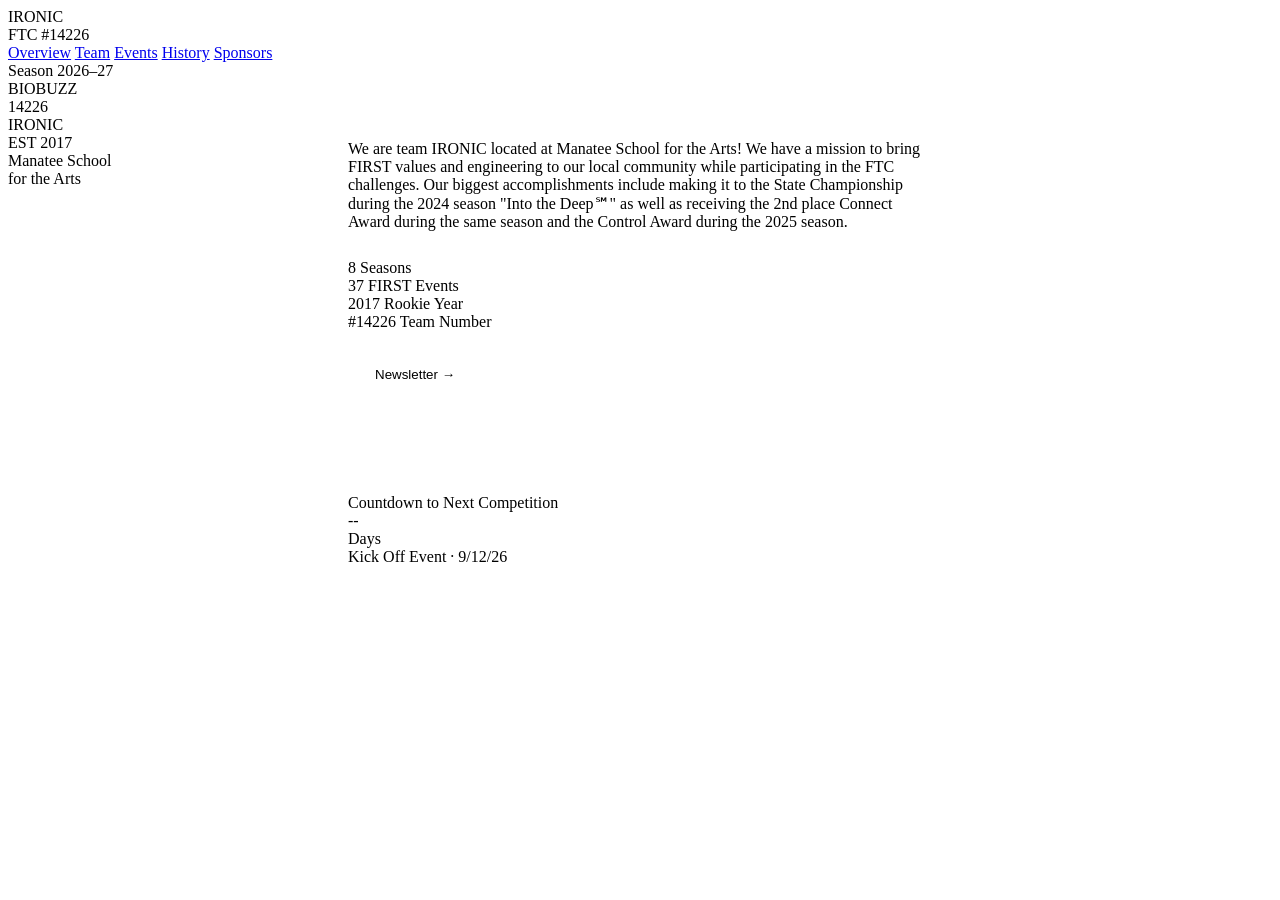
==== index.html @ 45fcf56f "Add files via upload" ====
<!DOCTYPE html>
<html lang="en">
<head>
<meta charset="UTF-8">
<meta name="viewport" content="width=device-width, initial-scale=1.0">
<title>Team IRONIC</title>
<link rel="preconnect" href="https://fonts.googleapis.com">
<link rel="preconnect" href="https://fonts.gstatic.com" crossorigin>
<link href="https://fonts.googleapis.com/css2?family=Inter:wght@300;400;500;600;700;800;900&family=Space+Mono:wght@400;700&display=swap" rel="stylesheet">
<link rel="stylesheet" href="style.css">
</head>
<!--
  HOME / OVERVIEW PAGE

  What's on this page, top to bottom:
    1. Top bar (nav), same one every page uses
    2. Hero banner, team name plus the spinning gears
    3. Overview section, the paragraph, stat numbers, button and countdown card
    4. RGB strip at the very bottom

  Quick edits:
  - Bio paragraph, edit the <p class="lead"> text below.
  - Stat numbers (Seasons, FIRST Events, Rookie Year, Team #), edit
    the .hero-stat-num spans.
  - Countdown date, set NEXT_COMP_DATE in script.js. The card now
    only shows Days (hours/min/sec were dropped from both here and
    script.js) — so it only needs re-checking once a day, not once
    a second.
  - "14226" under the team name uses type-caption-heading now
    (bumped up from type-subhead) so it reads bigger.
  - The only CTA left under the paragraph now is "Newsletter →" —
    the old "Meet the Team →" button that sat next to it was
    removed. It still has data-modal="newsletter" instead of an
    onclick navigation — script.js section 4 turns that into a
    blurred popup instead of a page jump. See style.css section 18
    and newsletter.html for the rest of that setup.
  - Full notes on this file's CSS are in style-guide.pdf, sections
    6 through 10.
  - Text sizing (headline, subhead, body copy, caption heading,
    caption, button) comes from the shared "type-" classes in
    style.css section 15. Anything using Space Mono also gets the
    "mono" class from that same section.
  - Top nav links (below) use type-button now instead of
    type-caption-heading — same smaller size as the site's other
    buttons, just picked from the existing "type-" options rather
    than a new size. Applies to every page's topbar, not just this
    one.
-->
<body data-page="index.html">


<!-- TOP BAR -->
<header class="topbar">
  <div class="topbar-brand">
    <div class="topbar-logo"><span>IRON</span>IC</div>
    <div class="topbar-number mono">FTC #14226</div>
  </div>
  <nav class="topbar-links">
    <a class="nav-link type-button" href="index.html">Overview</a>
    <a class="nav-link type-button" href="team.html">Team</a>
    <a class="nav-link type-button" href="events.html">Events</a>
    <a class="nav-link type-button" href="history.html">History</a>
    <a class="nav-link type-button" href="sponsors.html">Sponsors</a>
  </nav>
  <div class="topbar-meta type-caption mono">
    Season 2026–27<br>
    BIOBUZZ
  </div>
</header>

  <main>

<div class="page active" id="page-overview">

  <!-- Hero banner: title on the left, EST/school info bottom right,
       gears hanging off the bottom corners -->
  <div class="hero-banner-wrap">

    <div class="hero-desktop">

      <!-- title block -->
      <div class="hero-top-row">
        <div class="hero-title-block">
          <div class="hero-teamnum type-caption-heading">14226</div>
          <div class="hero-teamname type-hero-headline">IRONIC</div>
        </div>
      </div>

      <!-- meta info, bottom right corner -->
      <div class="hero-meta-block">
        <div class="hero-meta-line type-caption mono">EST 2017</div>
        <div class="hero-meta-line type-caption mono">Manatee School</div>
        <div class="hero-meta-line type-caption mono">for the Arts</div>
      </div>

      <!-- decorative spinning gears, bleed off the corners -->
      <div class="hero-gear-desktop-left">
        <img src="gear.png" alt="" class="gear-spin">
      </div>
      <div class="hero-gear-desktop-right">
        <img src="gear.png" alt="" class="gear-spin-reverse">
      </div>

      <!-- cutoff line -->
      <div class="hero-cutoff-line"></div>
    </div>

  </div>

  <!-- OVERVIEW: lead paragraph + stat pills + CTA (left) / countdown card (right) -->
  <div class="overview-hero" style="grid-template-columns: 1fr; border-right: none; border-bottom: none; background: transparent; position: relative; z-index: 2; align-items: start; min-height: 0; margin-top: -100px;">

    <div class="hero-text" style="border-right: none; padding: 0px 340px 40px 340px; background: transparent; display: flex; flex-direction: row; align-items: flex-end; justify-content: flex-start; gap: 60px; flex-wrap: wrap;">

      <!-- left: paragraph + stats -->
      <div style="flex: 1 1 480px; min-width: 0;">
        <p class="lead type-body" style="max-width: 640px; margin-bottom: 28px;">We are team IRONIC located at Manatee School for the Arts! We have a mission to bring FIRST values and engineering to our local community while participating in the FTC challenges. Our biggest accomplishments include making it to the State Championship during the 2024 season "Into the Deep℠" as well as receiving the 2nd place Connect Award during the same season and the Control Award during the 2025 season.</p>

        <!-- fact box / stats bar -->
        <div class="hero-stats" style="position: relative; z-index: 3;">
          <div class="hero-stat">
            <span class="hero-stat-num type-caption-heading">8</span>
            <span class="hero-stat-label type-caption">Seasons</span>
          </div>
          <div class="hero-stat-div"></div>
          <div class="hero-stat">
            <span class="hero-stat-num type-caption-heading">37</span>
            <span class="hero-stat-label type-caption">FIRST Events</span>
          </div>
          <div class="hero-stat-div"></div>
          <div class="hero-stat">
            <span class="hero-stat-num type-caption-heading">2017</span>
            <span class="hero-stat-label type-caption">Rookie Year</span>
          </div>
          <div class="hero-stat-div"></div>
          <div class="hero-stat">
            <span class="hero-stat-num type-caption-heading">#14226</span>
            <span class="hero-stat-label type-caption">Team Number</span>
          </div>
        </div>

        <div style="display: flex; flex-direction: row; align-items: center; gap: 16px; flex-wrap: wrap; margin-top: 24px;">
          <button type="button" class="type-button" data-modal="newsletter" style="
            padding: 12px 27px;
            background: transparent;
            color: var(--teal);
            border: 2px solid var(--teal);
            border-radius: 8px;
            cursor: pointer;
            transition: background 0.15s, color 0.15s, border-color 0.15s;
          " onmouseover="this.style.background='var(--teal)'; this.style.color='var(--bg)'; this.style.borderColor='var(--teal)';" onmouseout="this.style.background='transparent'; this.style.color='var(--teal)'; this.style.borderColor='var(--teal)';">
            Newsletter →
          </button>
        </div>
      </div>

      <!-- right side: countdown card, lines up with the stats bar automatically -->
      <div class="countdown-card" id="countdownCard" style="flex: 0 0 380px; align-self: flex-start; margin-top: 40px;">
        <div class="countdown-label mono">
          Countdown to Next Competition
        </div>
        <div class="countdown-digits">
          <div class="countdown-unit">
            <div class="countdown-num" id="cd-days">--</div>
            <div class="countdown-sublabel mono">Days</div>
          </div>
        </div>
        <div class="countdown-event mono">Kick Off Event · 9/12/26</div>
      </div>

    </div>
  </div>
</div>

</main>

<!-- RGB light strip, cycles through site colors at the very bottom of the page -->
<div class="rgb-strip"></div>

<script src="script.js"></script>
</body>
</html>
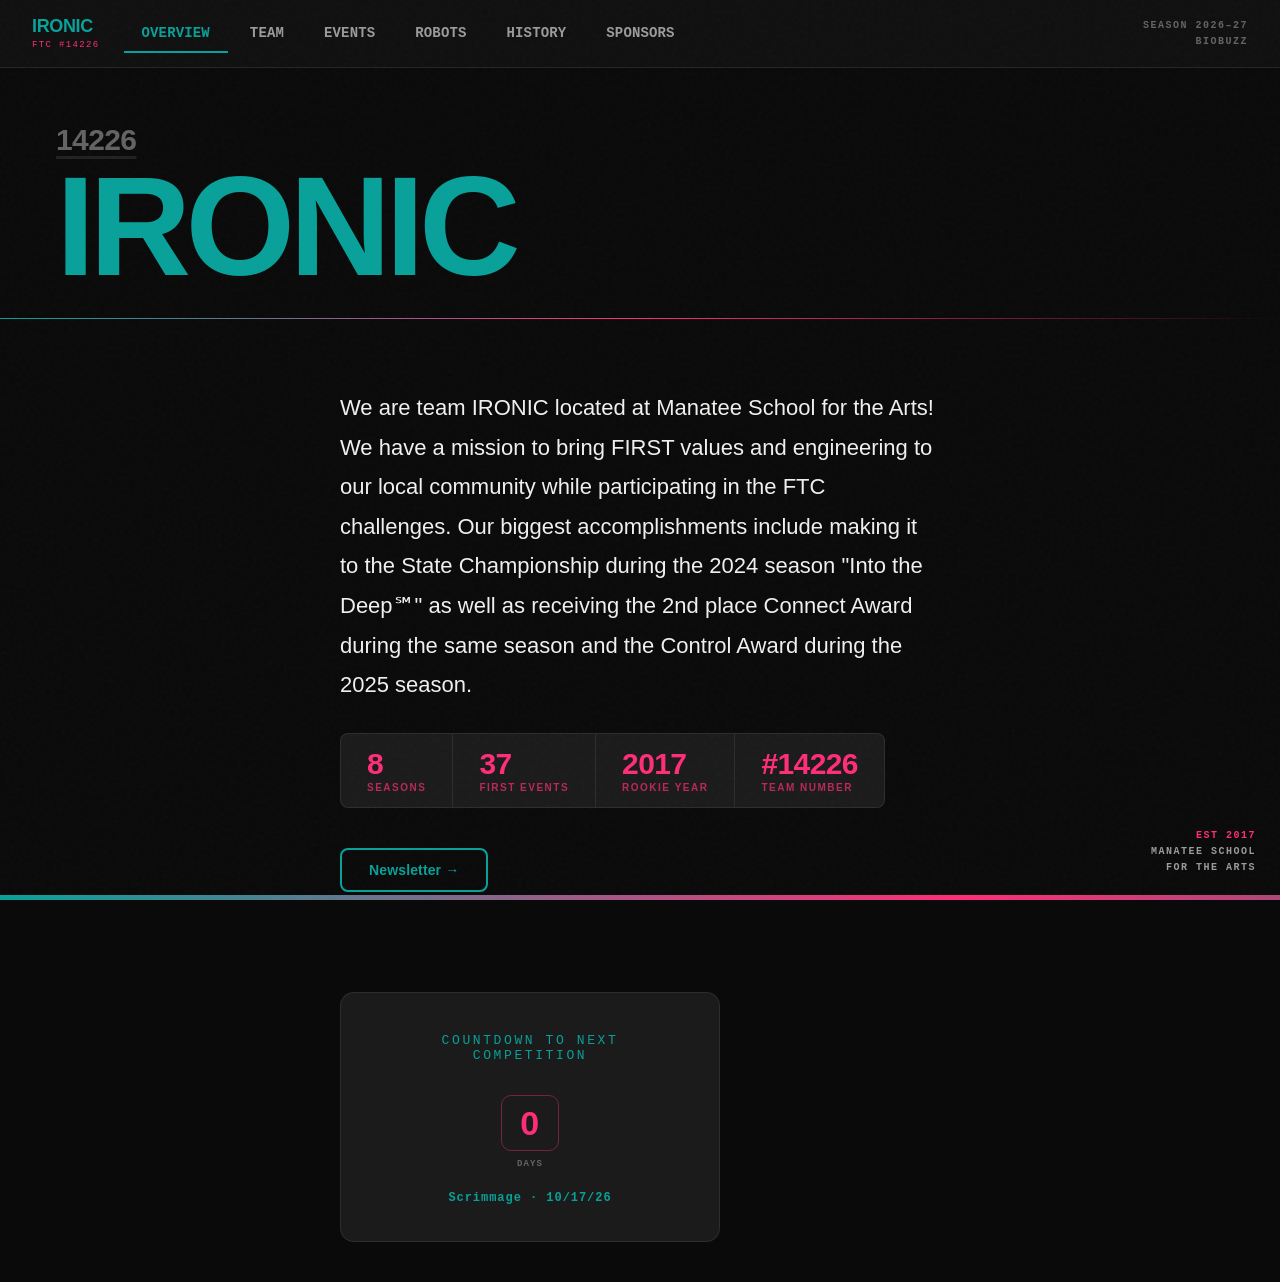
==== commit 1ce41450: "Add files via upload" ====
--- a/index.html
+++ b/index.html
@@ -22,10 +22,11 @@
   - Bio paragraph, edit the <p class="lead"> text below.
   - Stat numbers (Seasons, FIRST Events, Rookie Year, Team #), edit
     the .hero-stat-num spans.
-  - Countdown date, set NEXT_COMP_DATE in script.js. The card now
-    only shows Days (hours/min/sec were dropped from both here and
-    script.js) — so it only needs re-checking once a day, not once
-    a second.
+  - Countdown date AND the event label under it both come from
+    NEXT_COMP_DATE / NEXT_COMP_LABEL in script.js now (the label
+    gets dropped into the "js-next-comp-label" line below), and the
+    Robots page countdown reads the same two lines — change them
+    once there. Both countdowns only show Days.
   - "14226" under the team name uses type-caption-heading now
     (bumped up from type-subhead) so it reads bigger.
   - The only CTA left under the paragraph now is "Newsletter →" —
@@ -59,6 +60,7 @@
     <a class="nav-link type-button" href="index.html">Overview</a>
     <a class="nav-link type-button" href="team.html">Team</a>
     <a class="nav-link type-button" href="events.html">Events</a>
+    <a class="nav-link type-button" href="robots.html">Robots</a>
     <a class="nav-link type-button" href="history.html">History</a>
     <a class="nav-link type-button" href="sponsors.html">Sponsors</a>
   </nav>
@@ -165,7 +167,8 @@
             <div class="countdown-sublabel mono">Days</div>
           </div>
         </div>
-        <div class="countdown-event mono">Kick Off Event · 9/12/26</div>
+        <!-- text filled in from NEXT_COMP_LABEL in script.js -->
+        <div class="countdown-event mono js-next-comp-label">&nbsp;</div>
       </div>
 
     </div>
--- a/style.css
+++ b/style.css
@@ -0,0 +1,1162 @@
+/* TABLE OF CONTENTS
+   Full explanations for each numbered section live in
+   style-guide.pdf. This file just keeps the section markers so you
+   can jump around fast.
+
+   1.  Color variables
+   2.  Baseline setup
+   3.  Background texture
+   4.  Navigation bar
+   5.  Page intersection with nav prevention
+   6.  Page headlines
+   7.  Index - General overview
+   8.  Index - decoration
+   9.  Gear spinning animation
+   10. Event countdown card
+   11. Events overall page
+   12. Team overall page
+   13. Scroll bar
+   14. RGB strip
+   15. Typography system
+   16. Utility text colors
+   17. History - past seasons page
+   18. Newsletter card + modal overlay
+   19. Sponsors page
+   20. Robots page
+*/
+
+
+/* 1. Color variables */
+:root {
+  /* Ironic Teal — primary brand accent */
+  --teal: #08A19A;
+  --teal-dim: #067F7A;
+  --teal-glow: rgba(8,161,154,0.15);
+  --teal-border: rgba(8,161,154,0.3);
+  /* Ironic Grey — secondary brand accent, used for the neutral scale below */
+  --grey: #646363;
+  /* Pink — kept as the site's original highlight accent */
+  --pink: #FF2D78;
+  --pink-dim: rgba(255,45,120,0.15);
+  --pink-border: rgba(255,45,120,0.3);
+  /* Neutral surfaces, built off Ironic Grey instead of the old teal-tinted blacks */
+  --bg: #0A0A0A;
+  --bg2: #101010;
+  --bg3: #161616;
+  --surface: #1B1B1B;
+  --surface2: #242424;
+  --text: #F1F0EF;
+  --text-dim: #9C9B9A;
+  --text-muted: #646363;
+  --border: rgba(100,99,99,0.25);
+}
+
+
+/* 2. Baseline setup */
+* { margin: 0; padding: 0; box-sizing: border-box; }
+
+html { scroll-behavior: smooth; }
+
+body {
+  background: var(--bg);
+  color: var(--text);
+  font-family: "Inter", sans-serif;
+  font-weight: 400;
+  min-height: 100vh;
+  overflow-x: hidden;
+}
+
+
+/* 3. Background texture */
+body::before {
+  content: "";
+  position: fixed;
+  inset: 0;
+  background-image: url("data:image/svg+xml,%3Csvg viewBox='0 0 256 256' xmlns='http://www.w3.org/2000/svg'%3E%3Cfilter id='noise'%3E%3CfeTurbulence type='fractalNoise' baseFrequency='0.9' numOctaves='4' stitchTiles='stitch'/%3E%3C/filter%3E%3Crect width='100%25' height='100%25' filter='url(%23noise)' opacity='0.04'/%3E%3C/svg%3E");
+  pointer-events: none;
+  z-index: 9999;
+  opacity: 0.6;
+}
+
+
+/* 4. Navigation bar */
+.topbar {
+  position: fixed;
+  top: 0; left: 0; right: 0;
+  height: 68px;
+  background: var(--bg2);
+  border-bottom: 1px solid var(--border);
+  display: flex;
+  align-items: center;
+  justify-content: flex-start;
+  gap: 24px;
+  padding: 0 32px;
+  z-index: 200;
+}
+
+.topbar-brand {
+  display: flex;
+  flex-direction: column;
+  justify-content: center;
+  flex-shrink: 0;
+  line-height: 1.2;
+}
+
+.topbar-logo {
+  font-family: "Inter", sans-serif;
+  font-size: 18px;
+  font-weight: 800;
+  color: var(--teal);
+  letter-spacing: -0.02em;
+}
+
+.topbar-number {
+  font-size: 9px;
+  color: var(--pink);
+  letter-spacing: 0.15em;
+  margin-top: 3px;
+}
+
+.topbar-links {
+  display: flex;
+  align-items: center;
+  gap: 4px;
+}
+
+.nav-link {
+  display: inline-flex;
+  align-items: center;
+  padding: 10px 18px;
+  cursor: pointer;
+  transition: all 0.2s;
+  border-bottom: 2px solid transparent;
+  color: var(--text-dim);
+  text-transform: uppercase;
+  text-decoration: none;
+  position: relative;
+}
+
+.nav-link:hover { color: var(--teal); border-bottom-color: var(--teal-dim); }
+
+.nav-link.active {
+  color: var(--teal);
+  border-bottom-color: var(--teal);
+}
+
+.nav-link:nth-child(even):hover { color: var(--pink); border-bottom-color: var(--pink); }
+
+.topbar-meta {
+  color: var(--text-muted);
+  text-align: right;
+  line-height: 1.6;
+  flex-shrink: 0;
+  margin-left: auto;
+}
+
+/* Nav links are set on Space Mono (already used everywhere via
+   ".mono") instead of Inter. Written as ".topbar .nav-link" (not
+   just ".nav-link") so it beats whichever "type-" class is on the
+   link for font-family — no new font was added, this just points
+   at the other one already loaded.
+
+   Size is handled from the HTML side instead of here: each nav <a>
+   carries "type-button" now (14px) instead of the old
+   "type-caption-heading" (30px) — a smaller size picked from the
+   same shared "type-" system in section 15, applied sitewide across
+   every page's topbar. Bump it up or down by swapping that class on
+   the nav links, not by adding a font-size rule here. */
+.topbar .nav-link { font-family: "Space Mono", monospace; }
+
+
+/* 5. Page intersection with nav prevention */
+main { margin-left: 0; margin-top: 68px; min-height: 100vh; }
+
+.page { display: none; animation: fadeIn 0.3s ease; }
+.page.active { display: block; }
+@keyframes fadeIn { from { opacity:0; transform:translateY(6px); } to { opacity:1; transform:translateY(0); } }
+
+
+/* 6. Page headlines */
+.page-header {
+  padding: 64px 56px 40px;
+  position: relative; overflow: hidden;
+  border-bottom: 1px solid var(--border);
+}
+
+.page-title { color: var(--text); }
+
+
+/* 7. Index - General overview */
+.overview-hero {
+  display: grid; grid-template-columns: 1fr 420px;
+  gap: 0; align-items: stretch; min-height: 380px;
+  border-bottom: 1px solid var(--border);
+}
+.hero-text {
+  padding: 56px 56px 48px;
+  border-right: 1px solid var(--border);
+  display: flex; flex-direction: column; justify-content: space-between;
+}
+
+
+/* 8. Index - decoration */
+.hero-banner-wrap {
+  position: relative;
+  width: 100%;
+  overflow: visible;
+  background: var(--bg);
+}
+
+.hero-desktop {
+  position: relative;
+  padding: 56px 56px 0;
+  min-height: 420px;
+}
+
+.hero-top-row {
+  display: flex;
+  justify-content: space-between;
+  align-items: flex-start;
+  position: relative;
+  z-index: 3;
+  margin-bottom: 28px;
+}
+
+.hero-teamnum {
+  color: var(--text-muted);
+  text-decoration: underline;
+  text-decoration-color: var(--border);
+  text-underline-offset: 6px;
+  margin-bottom: 8px;
+}
+
+.hero-teamname { color: var(--teal); }
+
+.hero-meta-block {
+  position: fixed;
+  bottom: 24px;
+  right: 24px;
+  text-align: right;
+  z-index: 50;
+}
+.hero-meta-line { color: var(--text-dim); line-height: 1.6; }
+.hero-meta-line:first-child { color: var(--pink); font-weight: 700; }
+
+.hero-stats {
+  display: flex;
+  align-items: stretch;
+  border: 1px solid var(--border);
+  border-radius: 8px;
+  overflow: hidden;
+  width: fit-content;
+  position: relative;
+  z-index: 3;
+  background: var(--surface);
+  margin-bottom: 40px;
+}
+.hero-stat {
+  padding: 14px 26px;
+  display: flex;
+  flex-direction: column;
+  gap: 3px;
+}
+.hero-stat-num { color: var(--pink); }
+.hero-stat-label { color: var(--pink); opacity: 0.7; }
+.hero-stat-div { width: 1px; background: var(--border); flex-shrink: 0; }
+
+.hero-gear-desktop-left {
+  position: absolute;
+  bottom: -460px; left: -300px;
+  width: 600px;
+  opacity: 0.6;
+  z-index: 1;
+  pointer-events: none;
+}
+.hero-gear-desktop-right {
+  position: absolute;
+  bottom: -180px; right: -300px;
+  width: 600px;
+  opacity: 0.6;
+  z-index: 1;
+  pointer-events: none;
+}
+
+.hero-cutoff-line {
+  position: relative;
+  z-index: 3;
+  height: 1px;
+  background: linear-gradient(90deg, var(--teal), var(--pink), transparent);
+  margin: 0 -56px;
+}
+
+
+/* 9. Gear spinning animation */
+@keyframes spin-cw  { from { transform: rotate(0deg); } to { transform: rotate(360deg); } }
+@keyframes spin-ccw { from { transform: rotate(0deg); } to { transform: rotate(-360deg); } }
+.gear-spin         { animation: spin-cw  20s linear infinite; display: block; width: 100%; }
+.gear-spin-reverse { animation: spin-ccw 20s linear infinite; display: block; width: 100%; }
+
+
+/* 10. Event countdown card */
+.countdown-card {
+  background: var(--surface);
+  border: 1px solid var(--border);
+  border-radius: 14px;
+  padding: 40px 40px 36px;
+}
+.countdown-label {
+  font-size: 13px;
+  color: var(--teal);
+  letter-spacing: 0.2em;
+  text-transform: uppercase;
+  display: flex;
+  align-items: center;
+  justify-content: center;
+  text-align: center;
+  gap: 10px;
+  margin-bottom: 32px;
+}
+
+.countdown-digits {
+  display: flex;
+  align-items: flex-start;
+  justify-content: center;
+  gap: 8px;
+}
+.countdown-unit {
+  display: flex;
+  flex-direction: column;
+  align-items: center;
+  gap: 8px;
+}
+.countdown-num {
+  font-family: "Inter", sans-serif;
+  font-size: 34px;
+  font-weight: 900;
+  color: var(--pink);
+  letter-spacing: 0.02em;
+  line-height: 1;
+  border: 1px solid rgba(255,45,120,0.4);
+  border-radius: 10px;
+  padding: 10px 6px;
+  min-width: 58px;
+  text-align: center;
+  font-variant-numeric: tabular-nums;
+}
+.countdown-sublabel {
+  font-size: 9px;
+  font-weight: 700;
+  letter-spacing: 0.12em;
+  text-transform: uppercase;
+  color: var(--text-muted);
+}
+.countdown-event {
+  font-size: 12px;
+  font-weight: 700;
+  color: var(--teal);
+  letter-spacing: 0.08em;
+  text-align: center;
+  margin-top: 22px;
+}
+
+
+/* 11. Events overall page */
+.events-section-title {
+  color: var(--text-muted);
+  margin-bottom: 24px; display: flex; align-items: center; gap: 16px;
+}
+.events-section-title::after { content: ""; flex: 1; height: 1px; background: var(--border); }
+
+.events-content { padding: 48px 56px 72px; max-width: 980px; margin: 0 auto; }
+.events-intro { margin-bottom: 40px; }
+
+.event-timeline {
+  display: flex;
+  flex-direction: column;
+  gap: 14px;
+  margin-bottom: 8px;
+}
+
+.event-card {
+  display: flex;
+  align-items: center;
+  gap: 26px;
+  background: var(--surface);
+  border: 1px solid var(--border);
+  border-radius: 14px;
+  padding: 22px 28px;
+  transition: border-color 0.2s, transform 0.2s;
+}
+.event-card:hover { border-color: var(--teal-border); transform: translateX(4px); }
+.event-card.featured {
+  border-color: var(--teal);
+  box-shadow: 0 0 0 1px var(--teal), 0 0 24px var(--teal-glow);
+}
+
+.event-date-block {
+  flex-shrink: 0;
+  width: 84px;
+  text-align: center;
+  border-right: 1px solid var(--border);
+  padding-right: 22px;
+}
+.event-month {
+  font-size: 11px; font-weight: 700; letter-spacing: 0.15em;
+  text-transform: uppercase; color: var(--pink);
+  margin-bottom: 4px;
+}
+.event-day { color: var(--text); }
+.event-day.multi { font-size: 19px; }
+.event-year {
+  font-size: 10px; color: var(--text-muted); margin-top: 3px;
+}
+
+.event-body { flex: 1; min-width: 0; }
+.event-name-row {
+  display: flex; align-items: center; gap: 10px; flex-wrap: wrap;
+  margin-bottom: 6px;
+}
+.event-name {
+  font-size: 18px; font-weight: 700; color: var(--text); letter-spacing: -0.01em;
+}
+
+.event-location {
+  font-size: 12px; color: var(--text-dim); letter-spacing: 0.03em;
+}
+.event-location.tbd { color: var(--text-muted); font-style: italic; }
+
+
+/* 12. Team overall page */
+.team-content { padding: 48px 56px 72px; }
+.team-grid {
+  display: flex !important;
+  flex-wrap: wrap !important;
+  justify-content: center !important;
+  width: 100% !important;
+  gap: 28px 24px; margin-bottom: 56px;
+}
+.team-card {
+  background: transparent; border: none; border-radius: 0;
+  overflow: visible; transition: transform 0.2s;
+  width: 210px; flex-shrink: 0;
+}
+.team-card:hover { transform: translateY(-6px); }
+.team-card-img { position: relative; aspect-ratio: 3/4; overflow: hidden; border-radius: 4px; margin-bottom: 14px; }
+.team-card-img img {
+  width: 100%; height: 100%; object-fit: cover;
+  filter: saturate(0) brightness(0.6); transition: filter 0.35s;
+}
+.team-card:hover .team-card-img img { filter: saturate(0.2) brightness(0.75); }
+.team-card-img::after {
+  content: ""; position: absolute; bottom: 0; left: 0; right: 0;
+  height: 60%; background: linear-gradient(to top, rgba(10,10,10,0.85), transparent);
+}
+.team-card-img::before {
+  content: ""; position: absolute; bottom: 0; left: 0; right: 0; height: 2px;
+  background: var(--teal); z-index: 2; transform: scaleX(0); transform-origin: left;
+  transition: transform 0.3s ease;
+}
+.team-card:hover .team-card-img::before { transform: scaleX(1); }
+.team-card.pink .team-card-img::before { background: var(--pink); }
+.team-card.blue .team-card-img::before { background: var(--teal); }
+.team-card-body { padding: 0; text-align: center; }
+.team-card-name { color: var(--text); margin-bottom: 4px; }
+.team-card-role { font-size: 11px; font-weight: 500; color: var(--teal); text-transform: uppercase; letter-spacing: 0.06em; }
+.team-card.pink .team-card-role { color: var(--pink); }
+.team-card.blue .team-card-role { color: var(--teal); }
+.team-card-grade { font-size: 11px; color: var(--text-muted); margin-top: 3px; }
+
+.team-content .events-section-title {
+  justify-content: center;
+}
+.team-content .events-section-title::before {
+  content: '';
+  flex: 1;
+  height: 1px;
+  background: var(--border);
+}
+
+
+/* 13. Scroll bar */
+::-webkit-scrollbar { width: 4px; }
+::-webkit-scrollbar-track { background: var(--bg); }
+::-webkit-scrollbar-thumb {
+  background: linear-gradient(var(--pink), var(--teal));
+  border-radius: 2px;
+}
+
+
+/* 14. RGB strip */
+.rgb-strip {
+  display: block;
+  position: fixed;
+  bottom: 0; left: 0; right: 0;
+  height: 5px;
+  background: linear-gradient(90deg,
+    var(--teal), var(--pink), var(--teal-dim), var(--pink), var(--teal));
+  background-size: 300% 100%;
+  animation: rgbCycle 8s linear infinite;
+  z-index: 250;
+  pointer-events: none;
+}
+@keyframes rgbCycle {
+  0%   { background-position: 0% 0; }
+  100% { background-position: 300% 0; }
+}
+
+
+/* 15. Typography system */
+.type-hero-headline {
+  font-family: "Inter", sans-serif;
+  font-size: clamp(80px, 11vw, 160px);
+  font-weight: 900;
+  letter-spacing: -0.04em;
+  line-height: 0.9;
+}
+
+.type-headline {
+  font-family: "Inter", sans-serif;
+  font-size: clamp(42px, 6vw, 80px);
+  font-weight: 900;
+  letter-spacing: -0.04em;
+  line-height: 0.95;
+}
+
+.type-subhead {
+  font-family: "Inter", sans-serif;
+  font-size: 18px;
+  font-weight: 700;
+  letter-spacing: 0.05em;
+}
+
+.type-body {
+  font-family: "Inter", sans-serif;
+  font-size: 22px;
+  font-weight: 400;
+  line-height: 1.8;
+  max-width: 680px;
+}
+
+.type-caption-heading {
+  font-family: "Inter", sans-serif;
+  font-size: 30px;
+  font-weight: 900;
+  letter-spacing: -0.02em;
+  line-height: 1.05;
+}
+
+.type-caption {
+  font-family: "Inter", sans-serif;
+  font-size: 10px;
+  font-weight: 700;
+  letter-spacing: 0.15em;
+  text-transform: uppercase;
+}
+
+.type-button {
+  font-family: "Inter", sans-serif;
+  font-size: 14px;
+  font-weight: 700;
+  letter-spacing: 0.01em;
+}
+
+.type-names {
+  font-family: "Inter", sans-serif;
+  font-size: 15px;
+  font-weight: 600;
+  letter-spacing: -0.01em;
+}
+
+.mono { font-family: "Space Mono", monospace; }
+
+
+/* 16. Utility text colors */
+.text-teal { color: var(--teal); }
+.text-pink { color: var(--pink); }
+.text-dim  { color: var(--text-dim); }
+
+
+/* 17. History - past seasons page
+   Three-column pattern per Chase's whiteboard sketch:
+     - left:   .history-locator, a slightly lighter bar flush against
+               the very left edge of the screen, full page height,
+               holding the sticky season tabs
+     - center: .season-main, one big photo + write-up per season,
+               with .season-awards stacked underneath it. Capped to a
+               comfortable reading width and CENTERED in the space
+               between the locator bar and the gallery (flex-grow
+               plus auto side-margins — not pinned to the left edge
+               of that space).
+     - right:  .season-gallery, one tall "photo log" composite,
+               width set by --gallery-w (on .history-seasons below —
+               change it there, not per-block), flush against the
+               true right edge of the screen (no page padding
+               stopping it)
+
+   No new type sizes here — every text element below reuses one of
+   the existing "type-" classes (or the plain body font) from section
+   15, same as the rest of the site.
+
+   Each season lives in one .season-block. Copy a whole block to add
+   a season, and add a matching .locator-link up in the nav column
+   (href="#season-XXXX-XX" has to match the block's id). The
+   scrollspy in script.js highlights whichever locator link is
+   currently on screen, no manual wiring needed beyond that.
+
+   .season-gallery normally holds ONE tall composite photo per season
+   (Chase builds these himself once each season's write-up text is
+   final, so the image comes out the right height to match). Swap the
+   .gallery-photolog.placeholder div for a real
+   <div class="gallery-photolog"><img src="..."></div> when that
+   photo exists — no other markup changes needed.
+
+   Until a proper composite exists for a season, ".gallery-photolog
+   .stack" is a lightweight fallback: drop two or more real photos
+   straight in (no placeholder text) and they stack to fill the same
+   tall column, each cropped to fill its share of the height. Swap it
+   out for a single composite <img> later if Chase builds one. */
+.history-content {
+  display: flex;
+  align-items: stretch; /* lets the locator bar's background stretch to match the full season list's height */
+  width: 100%;
+}
+
+.history-locator {
+  flex: 0 0 200px;
+  background: var(--surface); /* one step lighter than the page background, same token used elsewhere for panels */
+  border-right: 1px solid var(--border);
+}
+.history-locator-inner {
+  position: sticky;
+  top: 68px; /* sits right under the fixed topbar */
+  padding: 40px 20px;
+  display: flex;
+  flex-direction: column;
+  gap: 2px;
+}
+.history-locator-label {
+  color: var(--text-muted);
+  margin-bottom: 10px;
+  padding: 0 14px;
+}
+.locator-link {
+  display: flex;
+  flex-direction: column;
+  gap: 2px;
+  padding: 10px 14px;
+  border-left: 2px solid var(--border);
+  color: var(--text-dim);
+  text-decoration: none;
+  transition: all 0.2s;
+}
+.locator-link:hover { color: var(--teal); border-left-color: var(--teal-dim); }
+.locator-link.active {
+  color: var(--teal);
+  border-left-color: var(--teal);
+  background: var(--surface2);
+  border-radius: 0 8px 8px 0;
+}
+.locator-link.active .locator-game { color: var(--teal); opacity: 0.75; }
+
+.history-seasons {
+  /* --gallery-w is shared with .season-gallery and .season-block.stub
+     below so the gallery's width and the stub's reserved space for
+     it never drift out of sync — change it in one place. */
+  --gallery-w: 460px;
+  flex: 1;
+  min-width: 0;
+  padding: 48px 0 96px 48px; /* no right padding — lets .season-gallery run flush to the screen edge */
+  display: flex;
+  flex-direction: column;
+  gap: 64px;
+}
+
+.season-block {
+  scroll-margin-top: 24px;
+  display: flex;
+  align-items: stretch;
+  padding-bottom: 64px;
+  border-bottom: 1px solid var(--border);
+}
+.season-block:last-child { border-bottom: none; padding-bottom: 0; }
+
+.season-main {
+  /* flex-grow + the auto side margins center this column in
+     whatever room is left between the locator bar and the gallery,
+     instead of sitting flush against the locator */
+  flex: 1 1 auto;
+  max-width: 680px;
+  min-width: 0;
+  margin: 0 auto;
+  display: flex;
+  flex-direction: column;
+}
+
+.season-photo {
+  aspect-ratio: 16/9;
+  border-radius: 12px;
+  overflow: hidden;
+  border: 1px solid var(--border);
+  background: var(--surface);
+  position: relative;
+}
+.season-photo img { width: 100%; height: 100%; object-fit: cover; }
+.season-photo.placeholder {
+  display: flex;
+  align-items: center;
+  justify-content: center;
+  color: var(--text-muted);
+  text-align: center;
+  padding: 20px;
+}
+
+.season-heading-row {
+  display: flex;
+  align-items: baseline;
+  gap: 14px;
+  flex-wrap: wrap;
+  margin-top: 24px;
+}
+.season-game { color: var(--teal); }
+.season-years { color: var(--text-muted); }
+
+.season-desc { margin-top: 10px; }
+
+.season-awards {
+  margin-top: 28px;
+  background: var(--surface);
+  border: 1px solid var(--border);
+  border-radius: 12px;
+  padding: 22px 26px;
+}
+.season-awards-title {
+  color: var(--pink);
+  margin-bottom: 18px;
+  display: flex;
+  align-items: center;
+  gap: 10px;
+}
+.award-list { display: flex; flex-direction: column; gap: 18px; }
+.award-item { display: flex; align-items: flex-start; gap: 16px; }
+.award-image {
+  flex-shrink: 0;
+  width: 120px;
+  height: 120px;
+  border-radius: 10px;
+  overflow: hidden;
+  border: 1px solid var(--border);
+  background: var(--surface2);
+}
+.award-image img { width: 100%; height: 100%; object-fit: cover; }
+.award-body { min-width: 0; }
+.award-name { color: var(--text); display: block; margin-bottom: 4px; }
+.award-desc { color: var(--text-dim); }
+.season-awards.tbd { color: var(--text-muted); font-style: italic; }
+
+.season-gallery {
+  /* One tall "photo log" per season rather than a grid of small
+     shots — Chase builds this as a single composite image sized to
+     the write-up once the text is final. Fixed width (--gallery-w,
+     set on .history-seasons above), flush against the screen's
+     right edge since nothing pads .history-content/.history-seasons
+     on that side. */
+  flex: 0 0 var(--gallery-w);
+  display: flex;
+}
+.gallery-photolog {
+  flex: 1;
+  border-radius: 12px 0 0 12px;
+  border: 1px dashed var(--border);
+  border-right: none;
+  background: var(--surface2);
+  overflow: hidden;
+}
+.gallery-photolog img { display: block; width: 100%; height: 100%; object-fit: cover; }
+.gallery-photolog.placeholder {
+  display: flex;
+  align-items: center;
+  justify-content: center;
+  text-align: center;
+  color: var(--text-muted);
+}
+
+/* Fallback for a season with real photos but no single built
+   composite yet (see the section-17 header note above): stacks
+   however many <img> children it's given evenly down the same
+   tall column a composite would otherwise fill. */
+.gallery-photolog.stack {
+  display: flex;
+  flex-direction: column;
+  border-style: solid;
+}
+.gallery-photolog.stack img {
+  flex: 1 1 0;
+  min-height: 0;
+  width: 100%;
+  object-fit: cover;
+}
+.gallery-photolog.stack img + img { border-top: 1px solid var(--border); }
+
+/* The founding-year block has no gallery, but it still reserves
+   that same width on its right so its centered text lines up with
+   every other season's centered text above/below it. */
+.season-block.stub { padding-right: var(--gallery-w); }
+
+@media (max-width: 980px) {
+  .history-content { flex-direction: column; }
+  .history-locator {
+    flex: 0 0 auto;
+    border-right: none;
+    border-bottom: 1px solid var(--border);
+  }
+  .history-locator-inner {
+    position: static;
+    flex-direction: row;
+    flex-wrap: wrap;
+    padding: 20px;
+  }
+  .history-seasons { padding: 32px 24px 64px 24px; }
+  .season-block { flex-direction: column; }
+  .season-block.stub { padding-right: 0; }
+  .season-main { max-width: none; margin: 0; }
+  .season-gallery { flex-basis: auto; min-height: 220px; margin-top: 20px; }
+  .gallery-photolog { border-radius: 12px; border-right: 1px dashed var(--border); }
+  .gallery-photolog.stack { min-height: 360px; }
+}
+
+
+/* 18. Newsletter card + modal overlay
+   ".newsletter-card" is the visual box itself (bg, border, radius,
+   the form styling inside it) — used two places:
+     - newsletter.html, sitting centered in the page on its own, for
+       anyone who lands there directly (a shared link, a bookmark,
+       JS disabled)
+     - the sitewide modal that script.js builds and injects into
+       every page, wrapped in ".modal-overlay" so it appears as a
+       blurred-backdrop popup on top of whatever page you clicked
+       "Newsletter" from, instead of navigating away.
+   Both reuse the exact same ".newsletter-card" rules so the two
+   never drift out of sync visually — change the look once, here. */
+.newsletter-card {
+  background: var(--surface);
+  border: 1px solid var(--border);
+  border-radius: 14px;
+  padding: 48px 40px 40px;
+  max-width: 380px;
+  width: 100%;
+  text-align: center;
+  position: relative;
+  box-shadow: 0 20px 60px rgba(0,0,0,0.45);
+}
+.newsletter-title { color: var(--teal); }
+.newsletter-hr {
+  width: 60px;
+  height: 2px;
+  margin: 24px auto;
+  border: 0;
+  background: var(--border);
+}
+.newsletter-text {
+  font-size: 14px;
+  line-height: 1.7;
+  color: var(--text-dim);
+  margin-bottom: 28px;
+}
+.newsletter-card form { display: flex; flex-direction: column; gap: 16px; }
+.newsletter-card input {
+  background: var(--surface2);
+  border: 1px solid var(--border);
+  border-radius: 8px;
+  height: 50px;
+  padding: 0 18px;
+  color: var(--text);
+  font-family: "Inter", sans-serif;
+  font-size: 15px;
+  outline: none;
+  transition: border-color 0.2s;
+}
+.newsletter-card input::placeholder { color: var(--text-muted); }
+.newsletter-card input:focus { border-color: var(--teal); }
+.newsletter-submit {
+  border: 2px solid var(--teal);
+  border-radius: 8px;
+  min-height: 50px;
+  background: transparent;
+  color: var(--teal);
+  cursor: pointer;
+  transition: background 0.15s, color 0.15s;
+}
+.newsletter-submit:hover:not(:disabled) { background: var(--teal); color: var(--bg); }
+.newsletter-submit:disabled { opacity: 0.6; cursor: default; }
+.newsletter-feedback { margin-top: 16px; font-size: 13px; color: var(--teal); min-height: 16px; }
+.newsletter-feedback.is-error { color: var(--pink); }
+
+/* Standalone newsletter.html page: same topbar as every other page,
+   card centered in the space below it. */
+.newsletter-page-main {
+  display: flex;
+  align-items: center;
+  justify-content: center;
+  min-height: calc(100vh - 68px);
+  padding: 60px 20px;
+}
+
+/* Sitewide "open on top of the current page" overlay. Sits above the
+   topbar/rgb-strip (z-index 200/250) but below the faint noise
+   texture (z-index 9999, section 3) — that layer has
+   pointer-events:none so it never blocks clicks, it just keeps
+   layering its grain over the modal same as it does everywhere
+   else on the site. */
+.modal-overlay {
+  position: fixed;
+  inset: 0;
+  background: rgba(6,6,6,0.72);
+  backdrop-filter: blur(10px);
+  -webkit-backdrop-filter: blur(10px);
+  display: flex;
+  align-items: center;
+  justify-content: center;
+  padding: 24px;
+  z-index: 500;
+  opacity: 0;
+  visibility: hidden;
+  transition: opacity 0.25s ease, visibility 0.25s ease;
+}
+.modal-overlay.active { opacity: 1; visibility: visible; }
+.modal-overlay .newsletter-card {
+  transform: scale(0.92) translateY(10px);
+  transition: transform 0.25s ease;
+}
+.modal-overlay.active .newsletter-card { transform: scale(1) translateY(0); }
+
+.modal-close {
+  position: absolute;
+  top: 16px; right: 16px;
+  width: 32px; height: 32px;
+  border-radius: 50%;
+  border: 1px solid var(--border);
+  background: transparent;
+  color: var(--text-dim);
+  font-size: 20px;
+  line-height: 1;
+  cursor: pointer;
+  display: flex;
+  align-items: center;
+  justify-content: center;
+  transition: all 0.2s;
+}
+.modal-close:hover { color: var(--pink); border-color: var(--pink); }
+
+/* Locks page scroll behind the blur while a modal is open. */
+body.modal-open { overflow: hidden; }
+
+
+/* 19. Sponsors page
+   Sponsor logos are grouped into three tiers by visual weight:
+     - .sponsor-grid.large   — 2 big tiles side by side (Gold tier)
+     - .sponsor-grid.medium  — 3 medium tiles (Silver tier)
+     - .sponsor-grid.small   — 4-5 smaller tiles (Bronze tier)
+   Every tile is a square (1:1 aspect-ratio, sized per tier below) —
+   currently a dashed placeholder box (same look as
+   .season-photo.placeholder / .gallery-photolog.placeholder
+   elsewhere on the site) — swap a tile's placeholder <span> for a
+   real <img src="..."> once a sponsor sends over their logo, no
+   other markup changes needed. Add/remove tiles freely, the
+   flex-wrap layout reflows and wraps on its own.
+
+   .sponsor-cta-btn matches the "Newsletter" button's look on the
+   overview page (transparent, teal outline, fills teal on hover).
+   It's the trigger only — clicking it hands off to customgform.com's
+   own popup script (see sponsors.html), so this class only styles
+   the button itself, never the form that pops up. The form's own
+   colors/fonts/theme are set on customgform.com's editor (Design
+   tab for that form), not here — nothing in this stylesheet can
+   reach inside their popup. */
+.sponsors-content { padding: 48px 56px 80px; max-width: 1300px; margin: 0 auto; }
+
+.sponsor-cta {
+  text-align: center;
+  max-width: 640px;
+  margin: 0 auto 64px;
+  padding-bottom: 48px;
+  border-bottom: 1px solid var(--border);
+}
+.sponsor-cta p { margin-bottom: 28px; }
+.sponsor-cta-btn {
+  display: inline-flex;
+  align-items: center;
+  padding: 12px 27px;
+  background: transparent;
+  color: var(--teal);
+  border: 2px solid var(--teal);
+  border-radius: 8px;
+  cursor: pointer;
+  transition: background 0.15s, color 0.15s, border-color 0.15s;
+}
+.sponsor-cta-btn:hover { background: var(--teal); color: var(--bg); }
+
+.sponsor-tier { margin-bottom: 56px; }
+.sponsor-tier:last-child { margin-bottom: 0; }
+
+.sponsor-grid { display: flex; flex-wrap: wrap; justify-content: center; gap: 24px; }
+
+.sponsor-tile {
+  flex-shrink: 0;
+  display: flex; align-items: center; justify-content: center;
+  background: var(--surface2);
+  border: 1px dashed var(--border);
+  border-radius: 12px;
+  color: var(--text-muted);
+  text-align: center;
+  padding: 16px;
+  transition: border-color 0.2s;
+}
+.sponsor-tile:hover { border-color: var(--teal-border); }
+.sponsor-tile img { width: 100%; height: 100%; object-fit: contain; }
+
+.sponsor-grid.large .sponsor-tile { width: 560px; aspect-ratio: 1 / 1; }
+.sponsor-grid.medium .sponsor-tile { width: 400px; aspect-ratio: 1 / 1; }
+.sponsor-grid.small .sponsor-tile { width: 280px; aspect-ratio: 1 / 1; }
+
+@media (max-width: 980px) {
+  .sponsors-content { padding: 40px 24px 64px; }
+  .sponsor-grid.large .sponsor-tile { width: 100%; max-width: 560px; }
+  .sponsor-grid.medium .sponsor-tile { width: 100%; max-width: 400px; }
+  .sponsor-grid.small .sponsor-tile { width: 100%; max-width: 280px; }
+}
+
+
+/* 20. Robots page
+   Two parts, top to bottom:
+     - .robots-hero: "Coming soon to a competition near you"
+       headline (type-headline, last few words in teal) with the
+       countdown under it. The countdown reuses the section 10
+       .countdown-card look, just with a ".wide" modifier: one
+       bigger Days box. The number is filled in by script.js
+       section 1 — same NEXT_COMP_DATE the home page card uses.
+     - .portfolio-table: the "Past Portfolios" table. One header row
+       (.portfolio-head) plus one <details class="portfolio-row"> per
+       season. Each row's <summary> is the visible table row
+       (season / game / View); opening it reveals .portfolio-panel
+       with the embedded PDF (.portfolio-frame) and Open/Download
+       links underneath. Header row and every summary row share the
+       same 3-column grid so the columns line up like a real table.
+
+   No new type sizes — every text element reuses a "type-" class from
+   section 15, except the game name, which matches .event-name's
+   18px/700 from section 11 so rows read like the Events cards. */
+.robots-hero {
+  text-align: center;
+  padding: 80px 56px 64px;
+  border-bottom: 1px solid var(--border);
+}
+.robots-kicker { color: var(--pink); margin-bottom: 22px; }
+.robots-title {
+  color: var(--text);
+  max-width: 940px;
+  margin: 0 auto;
+}
+.robots-title span { color: var(--teal); }
+
+.countdown-card.wide {
+  max-width: 460px;
+  margin: 56px auto 0;
+}
+.countdown-card.wide .countdown-num {
+  font-size: 64px;
+  min-width: 140px;
+  padding: 18px 14px;
+}
+
+.robots-content { padding: 64px 56px 96px; max-width: 1100px; margin: 0 auto; }
+
+.portfolio-table {
+  background: var(--surface);
+  border: 1px solid var(--border);
+  border-radius: 14px;
+  overflow: hidden;
+}
+
+/* shared 3-column grid: Season | Game | View */
+.portfolio-head,
+.portfolio-row > summary {
+  display: grid;
+  grid-template-columns: 140px 1fr 160px;
+  align-items: center;
+  gap: 24px;
+  padding: 18px 28px;
+}
+
+.portfolio-head {
+  background: var(--bg3);
+  color: var(--text-muted);
+  border-bottom: 1px solid var(--border);
+}
+.portfolio-head-action { justify-self: end; }
+
+.portfolio-row + .portfolio-row { border-top: 1px solid var(--border); }
+
+.portfolio-row > summary {
+  cursor: pointer;
+  list-style: none;
+  transition: background 0.2s;
+}
+.portfolio-row > summary::-webkit-details-marker { display: none; }
+.portfolio-row > summary:hover { background: var(--surface2); }
+
+.portfolio-season { font-size: 13px; color: var(--text-muted); }
+.portfolio-game {
+  font-size: 18px;
+  font-weight: 700;
+  color: var(--text);
+  letter-spacing: -0.01em;
+  display: flex;
+  align-items: center;
+  gap: 12px;
+  flex-wrap: wrap;
+  transition: color 0.2s;
+}
+.portfolio-row > summary:hover .portfolio-game { color: var(--teal); }
+
+.portfolio-action {
+  justify-self: end;
+  display: inline-flex;
+  align-items: center;
+  gap: 10px;
+  color: var(--teal);
+}
+.portfolio-chevron { display: inline-block; transition: transform 0.25s; }
+.portfolio-action .when-open { display: none; }
+
+/* open state */
+.portfolio-row[open] > summary { background: var(--surface2); }
+.portfolio-row[open] .portfolio-game { color: var(--teal); }
+.portfolio-row[open] .portfolio-action { color: var(--pink); }
+.portfolio-row[open] .portfolio-action .when-open { display: inline; }
+.portfolio-row[open] .portfolio-action .when-closed { display: none; }
+.portfolio-row[open] .portfolio-chevron { transform: rotate(180deg); }
+
+.portfolio-panel {
+  background: var(--surface2);
+  padding: 4px 28px 24px;
+}
+.portfolio-frame {
+  display: block;
+  width: 100%;
+  height: 80vh;
+  border: 1px solid var(--border);
+  border-radius: 10px;
+  background: var(--bg3);
+}
+.portfolio-links {
+  display: flex;
+  justify-content: flex-end;
+  gap: 24px;
+  padding-top: 14px;
+}
+.portfolio-links a {
+  color: var(--text-dim);
+  text-decoration: none;
+  transition: color 0.2s;
+}
+.portfolio-links a:hover { color: var(--teal); }
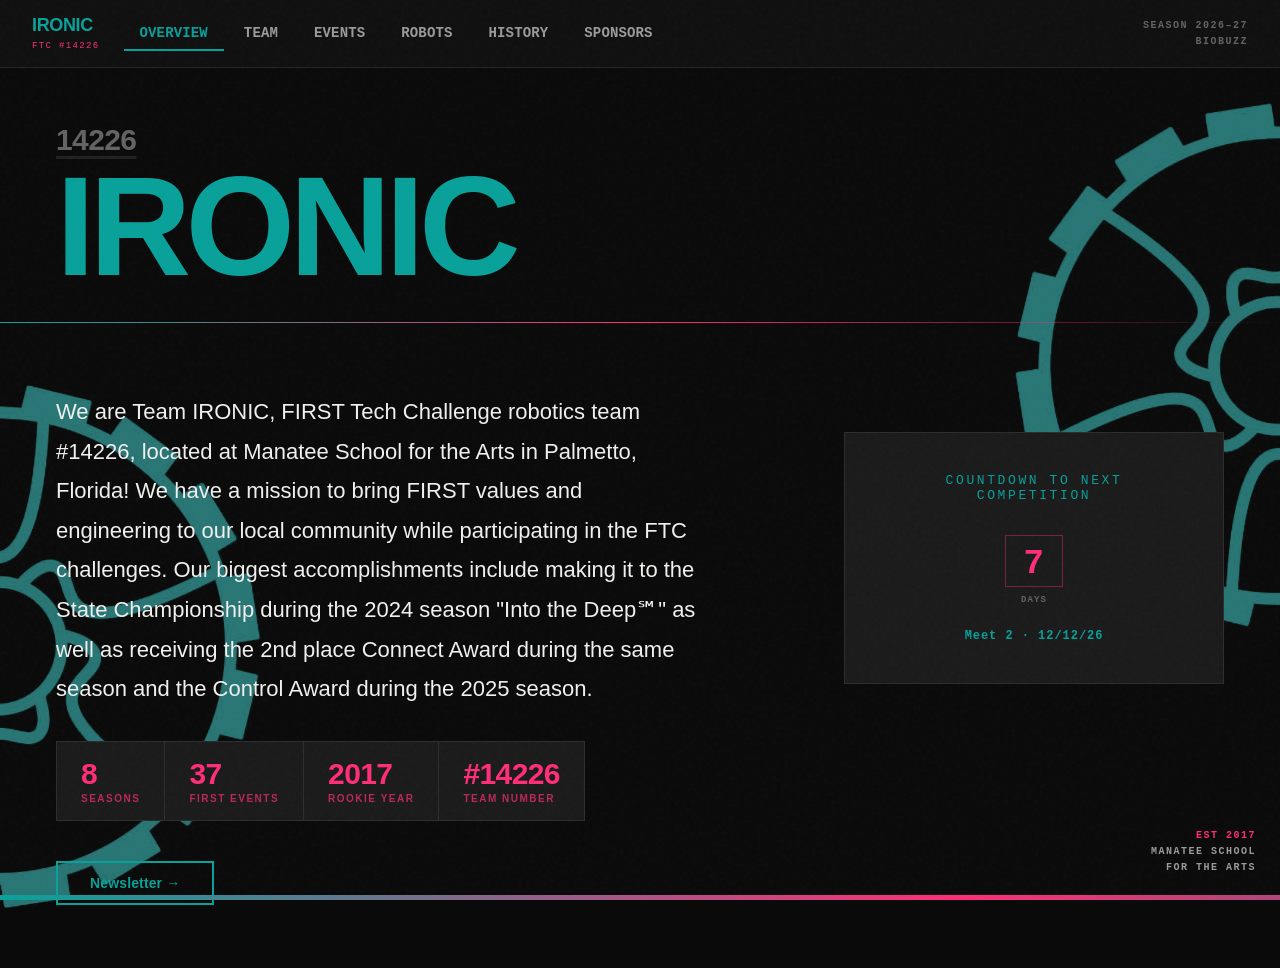
==== commit 9afbd75d: "Add files via upload" ====
--- a/index.html
+++ b/index.html
@@ -3,11 +3,71 @@
 <head>
 <meta charset="UTF-8">
 <meta name="viewport" content="width=device-width, initial-scale=1.0">
-<title>Team IRONIC</title>
+<title>Team IRONIC #14226 | FTC Robotics – Manatee School for the Arts</title>
+<meta name="description" content="Team IRONIC (IRONIC Robotics) is FIRST Tech Challenge team #14226 from Manatee School for the Arts in Palmetto, Florida. Competing in the 2026–27 BIOBUZZ season.">
+<link rel="canonical" href="https://ironicrobotics.org/">
+<link rel="icon" type="image/png" href="gear.png">
+<meta property="og:type" content="website">
+<meta property="og:site_name" content="Team IRONIC">
+<meta property="og:title" content="Team IRONIC #14226 | FTC Robotics – Manatee School for the Arts">
+<meta property="og:description" content="Team IRONIC (IRONIC Robotics) is FIRST Tech Challenge team #14226 from Manatee School for the Arts in Palmetto, Florida. Competing in the 2026–27 BIOBUZZ season.">
+<meta property="og:url" content="https://ironicrobotics.org/">
+<meta property="og:image" content="https://ironicrobotics.org/2025-2026-TeamPic.jpg">
+<meta name="twitter:card" content="summary_large_image">
 <link rel="preconnect" href="https://fonts.googleapis.com">
 <link rel="preconnect" href="https://fonts.gstatic.com" crossorigin>
 <link href="https://fonts.googleapis.com/css2?family=Inter:wght@300;400;500;600;700;800;900&family=Space+Mono:wght@400;700&display=swap" rel="stylesheet">
 <link rel="stylesheet" href="style.css">
+<script type="application/ld+json">
+{
+  "@context": "https://schema.org",
+  "@type": "WebSite",
+  "name": "Team IRONIC",
+  "alternateName": [
+    "IRONIC Robotics",
+    "IRONIC FTC",
+    "FTC Team 14226",
+    "Team IRONIC 14226"
+  ],
+  "url": "https://ironicrobotics.org/"
+}
+</script>
+<script type="application/ld+json">
+{
+  "@context": "https://schema.org",
+  "@type": "SportsTeam",
+  "name": "Team IRONIC",
+  "alternateName": [
+    "IRONIC",
+    "IRONIC Robotics",
+    "Ironic FTC",
+    "FTC Team 14226",
+    "IRONIC 14226"
+  ],
+  "description": "Team IRONIC (IRONIC Robotics) is FIRST Tech Challenge team #14226 from Manatee School for the Arts in Palmetto, Florida. Competing in the 2026–27 BIOBUZZ season.",
+  "sport": "Robotics",
+  "url": "https://ironicrobotics.org/",
+  "logo": "https://ironicrobotics.org/gear.png",
+  "image": "https://ironicrobotics.org/2025-2026-TeamPic.jpg",
+  "foundingDate": "2017",
+  "memberOf": {
+    "@type": "SportsOrganization",
+    "name": "FIRST Tech Challenge",
+    "url": "https://www.firstinspires.org/robotics/ftc"
+  },
+  "parentOrganization": {
+    "@type": "EducationalOrganization",
+    "name": "Manatee School for the Arts"
+  },
+  "address": {
+    "@type": "PostalAddress",
+    "addressLocality": "Palmetto",
+    "addressRegion": "FL",
+    "addressCountry": "US"
+  },
+  "sameAs": []
+}
+</script>
 </head>
 <!--
   HOME / OVERVIEW PAGE
@@ -22,19 +82,18 @@
   - Bio paragraph, edit the <p class="lead"> text below.
   - Stat numbers (Seasons, FIRST Events, Rookie Year, Team #), edit
     the .hero-stat-num spans.
-  - Countdown date AND the event label under it both come from
-    NEXT_COMP_DATE / NEXT_COMP_LABEL in script.js now (the label
-    gets dropped into the "js-next-comp-label" line below), and the
-    Robots page countdown reads the same two lines — change them
-    once there. Both countdowns only show Days.
+  - Countdown date AND the event label under it both come from the
+    COMP_SCHEDULE list at the top of script.js. It moves on to the
+    next event by itself once one passes, and the Robots page
+    countdown reads the same list. Both countdowns only show Days.
   - "14226" under the team name uses type-caption-heading now
     (bumped up from type-subhead) so it reads bigger.
-  - The only CTA left under the paragraph now is "Newsletter →" —
-    the old "Meet the Team →" button that sat next to it was
-    removed. It still has data-modal="newsletter" instead of an
-    onclick navigation — script.js section 4 turns that into a
-    blurred popup instead of a page jump. See style.css section 18
-    and newsletter.html for the rest of that setup.
+  - The only CTA under the paragraph is "Newsletter →". It reuses
+    the .sponsor-cta-btn button style (style.css section 19) instead
+    of inline styles, and data-modal="newsletter" makes script.js
+    section 4 open the blurred popup instead of jumping pages.
+  - Layout for this block is in style.css section 7 (desktop) and
+    section 23 (phone: no countdown, stats 2x2, gears moved).
   - Full notes on this file's CSS are in style-guide.pdf, sections
     6 through 10.
   - Text sizing (headline, subhead, body copy, caption heading,
@@ -46,6 +105,20 @@
     buttons, just picked from the existing "type-" options rather
     than a new size. Applies to every page's topbar, not just this
     one.
+
+  SEO (search results):
+  - The <title>, meta description, canonical link and og: tags in
+    <head> control how this page shows up on Google and when the
+    link is shared. Every page has its own set.
+  - The two <script type="application/ld+json"> blocks tell Google
+    the site's name ("Team IRONIC") plus the other names people
+    search for (alternateName) and the team's details. Add the
+    team's Instagram / YouTube links to the "sameAs" list once
+    you want them included.
+  - The hidden <h1> right inside the hero banner is the page's
+    main heading for Google and screen readers. It's visually
+    hidden (the big IRONIC title stays a div so its styling doesn't
+    change).
 -->
 <body data-page="index.html">
 
@@ -78,6 +151,9 @@
        gears hanging off the bottom corners -->
   <div class="hero-banner-wrap">
 
+    <!-- main heading for Google / screen readers, visually hidden -->
+    <h1 style="position: absolute; width: 1px; height: 1px; padding: 0; margin: -1px; overflow: hidden; clip: rect(0,0,0,0); white-space: nowrap; border: 0;">Team IRONIC — FTC Robotics Team #14226 at Manatee School for the Arts</h1>
+
     <div class="hero-desktop">
 
       <!-- title block -->
@@ -109,17 +185,17 @@
 
   </div>
 
-  <!-- OVERVIEW: lead paragraph + stat pills + CTA (left) / countdown card (right) -->
-  <div class="overview-hero" style="grid-template-columns: 1fr; border-right: none; border-bottom: none; background: transparent; position: relative; z-index: 2; align-items: start; min-height: 0; margin-top: -100px;">
-
-    <div class="hero-text" style="border-right: none; padding: 0px 340px 40px 340px; background: transparent; display: flex; flex-direction: row; align-items: flex-end; justify-content: flex-start; gap: 60px; flex-wrap: wrap;">
-
-      <!-- left: paragraph + stats -->
-      <div style="flex: 1 1 480px; min-width: 0;">
-        <p class="lead type-body" style="max-width: 640px; margin-bottom: 28px;">We are team IRONIC located at Manatee School for the Arts! We have a mission to bring FIRST values and engineering to our local community while participating in the FTC challenges. Our biggest accomplishments include making it to the State Championship during the 2024 season "Into the Deep℠" as well as receiving the 2nd place Connect Award during the same season and the Control Award during the 2025 season.</p>
+  <!-- OVERVIEW: lead paragraph + stats + Newsletter (left) / countdown card (right).
+       Layout lives in style.css section 7 (desktop) and 23 (phone). -->
+  <div class="home-overview">
+    <div class="home-overview-row">
+
+      <!-- left: paragraph + stats + newsletter -->
+      <div class="home-copy">
+        <p class="lead type-body">We are Team IRONIC, FIRST Tech Challenge robotics team #14226, located at Manatee School for the Arts in Palmetto, Florida! We have a mission to bring FIRST values and engineering to our local community while participating in the FTC challenges. Our biggest accomplishments include making it to the State Championship during the 2024 season "Into the Deep℠" as well as receiving the 2nd place Connect Award during the same season and the Control Award during the 2025 season.</p>
 
         <!-- fact box / stats bar -->
-        <div class="hero-stats" style="position: relative; z-index: 3;">
+        <div class="hero-stats">
           <div class="hero-stat">
             <span class="hero-stat-num type-caption-heading">8</span>
             <span class="hero-stat-label type-caption">Seasons</span>
@@ -141,23 +217,13 @@
           </div>
         </div>
 
-        <div style="display: flex; flex-direction: row; align-items: center; gap: 16px; flex-wrap: wrap; margin-top: 24px;">
-          <button type="button" class="type-button" data-modal="newsletter" style="
-            padding: 12px 27px;
-            background: transparent;
-            color: var(--teal);
-            border: 2px solid var(--teal);
-            border-radius: 8px;
-            cursor: pointer;
-            transition: background 0.15s, color 0.15s, border-color 0.15s;
-          " onmouseover="this.style.background='var(--teal)'; this.style.color='var(--bg)'; this.style.borderColor='var(--teal)';" onmouseout="this.style.background='transparent'; this.style.color='var(--teal)'; this.style.borderColor='var(--teal)';">
-            Newsletter →
-          </button>
-        </div>
-      </div>
-
-      <!-- right side: countdown card, lines up with the stats bar automatically -->
-      <div class="countdown-card" id="countdownCard" style="flex: 0 0 380px; align-self: flex-start; margin-top: 40px;">
+        <div class="home-cta-row">
+          <button type="button" class="type-button sponsor-cta-btn" data-modal="newsletter">Newsletter →</button>
+        </div>
+      </div>
+
+      <!-- right: countdown card (hidden on phones) -->
+      <div class="countdown-card home-countdown" id="countdownCard">
         <div class="countdown-label mono">
           Countdown to Next Competition
         </div>
@@ -167,7 +233,7 @@
             <div class="countdown-sublabel mono">Days</div>
           </div>
         </div>
-        <!-- text filled in from NEXT_COMP_LABEL in script.js -->
+        <!-- text filled in by script.js from the COMP_SCHEDULE list -->
         <div class="countdown-event mono js-next-comp-label">&nbsp;</div>
       </div>
 
--- a/style.css
+++ b/style.css
@@ -23,6 +23,10 @@
    18. Newsletter card + modal overlay
    19. Sponsors page
    20. Robots page
+   21. Keyboard focus + pressed states
+   22. Reduced motion
+   23. Responsive: tablet nav + phone layout
+   24. Hidden drafts / empty sections
 */
 
 
@@ -49,6 +53,24 @@
   --text-dim: #9C9B9A;
   --text-muted: #646363;
   --border: rgba(100,99,99,0.25);
+
+  /* Spacing scale (8pt rhythm, 4px for fine detail). Every padding,
+     margin and gap in this file uses one of these — no one-off numbers. */
+  --space-4: 4px;
+  --space-8: 8px;
+  --space-12: 12px;
+  --space-16: 16px;
+  --space-24: 24px;
+  --space-32: 32px;
+  --space-40: 40px;
+  --space-48: 48px;
+  --space-56: 56px;
+  --space-64: 64px;
+  --space-80: 80px;
+  --space-96: 96px;
+
+  /* Corners: the site is square on purpose (no rounded "bubbles"). */
+  --radius: 0;
 }
 
 
@@ -89,8 +111,8 @@
   display: flex;
   align-items: center;
   justify-content: flex-start;
-  gap: 24px;
-  padding: 0 32px;
+  gap: var(--space-24);
+  padding: 0 var(--space-32);
   z-index: 200;
 }
 
@@ -114,21 +136,21 @@
   font-size: 9px;
   color: var(--pink);
   letter-spacing: 0.15em;
-  margin-top: 3px;
+  margin-top: var(--space-4);
 }
 
 .topbar-links {
   display: flex;
   align-items: center;
-  gap: 4px;
+  gap: var(--space-4);
 }
 
 .nav-link {
   display: inline-flex;
   align-items: center;
-  padding: 10px 18px;
+  padding: var(--space-8) var(--space-16);
   cursor: pointer;
-  transition: all 0.2s;
+  transition: color 0.2s, border-color 0.2s, background 0.2s;
   border-bottom: 2px solid transparent;
   color: var(--text-dim);
   text-transform: uppercase;
@@ -143,7 +165,6 @@
   border-bottom-color: var(--teal);
 }
 
-.nav-link:nth-child(even):hover { color: var(--pink); border-bottom-color: var(--pink); }
 
 .topbar-meta {
   color: var(--text-muted);
@@ -178,7 +199,7 @@
 
 /* 6. Page headlines */
 .page-header {
-  padding: 64px 56px 40px;
+  padding: var(--space-64) var(--space-56) var(--space-40);
   position: relative; overflow: hidden;
   border-bottom: 1px solid var(--border);
 }
@@ -186,16 +207,38 @@
 .page-title { color: var(--text); }
 
 
-/* 7. Index - General overview */
-.overview-hero {
-  display: grid; grid-template-columns: 1fr 420px;
-  gap: 0; align-items: stretch; min-height: 380px;
-  border-bottom: 1px solid var(--border);
-}
-.hero-text {
-  padding: 56px 56px 48px;
-  border-right: 1px solid var(--border);
-  display: flex; flex-direction: column; justify-content: space-between;
+/* 7. Index - General overview
+   The block under the hero: paragraph + stats + Newsletter button on
+   the left, countdown card on the right. These used to be inline
+   styles in index.html; they live here now so the phone layout
+   (section 23) can override them. The side padding centers a
+   1240px content area on wide screens (= the old 340px gutters at
+   1920px) and never drops below 56px. */
+.home-overview {
+  position: relative;
+  z-index: 2;
+  margin-top: calc(var(--space-96) * -1);
+}
+.home-overview-row {
+  display: flex;
+  flex-wrap: wrap;
+  align-items: flex-end;
+  gap: var(--space-64);
+  padding: 0 max(var(--space-56), calc((100% - 1240px) / 2)) var(--space-40);
+}
+.home-copy { flex: 1 1 480px; min-width: 0; }
+.home-copy .lead { max-width: 640px; margin-bottom: var(--space-32); }
+.home-cta-row {
+  display: flex;
+  flex-wrap: wrap;
+  align-items: center;
+  gap: var(--space-16);
+  margin-top: var(--space-24);
+}
+.home-countdown {
+  flex: 0 0 380px;
+  align-self: flex-start;
+  margin-top: var(--space-40);
 }
 
 
@@ -209,7 +252,7 @@
 
 .hero-desktop {
   position: relative;
-  padding: 56px 56px 0;
+  padding: var(--space-56) var(--space-56) 0;
   min-height: 420px;
 }
 
@@ -219,7 +262,7 @@
   align-items: flex-start;
   position: relative;
   z-index: 3;
-  margin-bottom: 28px;
+  margin-bottom: var(--space-32);
 }
 
 .hero-teamnum {
@@ -227,7 +270,7 @@
   text-decoration: underline;
   text-decoration-color: var(--border);
   text-underline-offset: 6px;
-  margin-bottom: 8px;
+  margin-bottom: var(--space-8);
 }
 
 .hero-teamname { color: var(--teal); }
@@ -246,19 +289,19 @@
   display: flex;
   align-items: stretch;
   border: 1px solid var(--border);
-  border-radius: 8px;
+  border-radius: var(--radius);
   overflow: hidden;
   width: fit-content;
   position: relative;
   z-index: 3;
   background: var(--surface);
-  margin-bottom: 40px;
+  margin-bottom: var(--space-40);
 }
 .hero-stat {
-  padding: 14px 26px;
+  padding: var(--space-16) var(--space-24);
   display: flex;
   flex-direction: column;
-  gap: 3px;
+  gap: var(--space-4);
 }
 .hero-stat-num { color: var(--pink); }
 .hero-stat-label { color: var(--pink); opacity: 0.7; }
@@ -286,7 +329,7 @@
   z-index: 3;
   height: 1px;
   background: linear-gradient(90deg, var(--teal), var(--pink), transparent);
-  margin: 0 -56px;
+  margin: 0 calc(var(--space-56) * -1);
 }
 
 
@@ -301,8 +344,8 @@
 .countdown-card {
   background: var(--surface);
   border: 1px solid var(--border);
-  border-radius: 14px;
-  padding: 40px 40px 36px;
+  border-radius: var(--radius);
+  padding: var(--space-40) var(--space-40) var(--space-40);
 }
 .countdown-label {
   font-size: 13px;
@@ -313,21 +356,21 @@
   align-items: center;
   justify-content: center;
   text-align: center;
-  gap: 10px;
-  margin-bottom: 32px;
+  gap: var(--space-8);
+  margin-bottom: var(--space-32);
 }
 
 .countdown-digits {
   display: flex;
   align-items: flex-start;
   justify-content: center;
-  gap: 8px;
+  gap: var(--space-8);
 }
 .countdown-unit {
   display: flex;
   flex-direction: column;
   align-items: center;
-  gap: 8px;
+  gap: var(--space-8);
 }
 .countdown-num {
   font-family: "Inter", sans-serif;
@@ -337,8 +380,8 @@
   letter-spacing: 0.02em;
   line-height: 1;
   border: 1px solid rgba(255,45,120,0.4);
-  border-radius: 10px;
-  padding: 10px 6px;
+  border-radius: var(--radius);
+  padding: var(--space-8) var(--space-8);
   min-width: 58px;
   text-align: center;
   font-variant-numeric: tabular-nums;
@@ -356,38 +399,38 @@
   color: var(--teal);
   letter-spacing: 0.08em;
   text-align: center;
-  margin-top: 22px;
+  margin-top: var(--space-24);
 }
 
 
 /* 11. Events overall page */
 .events-section-title {
   color: var(--text-muted);
-  margin-bottom: 24px; display: flex; align-items: center; gap: 16px;
+  margin-bottom: var(--space-24); display: flex; align-items: center; gap: var(--space-16);
 }
 .events-section-title::after { content: ""; flex: 1; height: 1px; background: var(--border); }
 
-.events-content { padding: 48px 56px 72px; max-width: 980px; margin: 0 auto; }
-.events-intro { margin-bottom: 40px; }
+.events-content { padding: var(--space-48) var(--space-56) var(--space-80); max-width: 980px; margin: 0 auto; }
+.events-intro { margin-bottom: var(--space-40); }
 
 .event-timeline {
   display: flex;
   flex-direction: column;
-  gap: 14px;
-  margin-bottom: 8px;
+  gap: var(--space-16);
+  margin-bottom: var(--space-8);
 }
 
 .event-card {
   display: flex;
   align-items: center;
-  gap: 26px;
+  gap: var(--space-24);
   background: var(--surface);
   border: 1px solid var(--border);
-  border-radius: 14px;
-  padding: 22px 28px;
+  border-radius: var(--radius);
+  padding: var(--space-24) var(--space-32);
   transition: border-color 0.2s, transform 0.2s;
 }
-.event-card:hover { border-color: var(--teal-border); transform: translateX(4px); }
+.event-card:hover { border-color: var(--teal-border); }
 .event-card.featured {
   border-color: var(--teal);
   box-shadow: 0 0 0 1px var(--teal), 0 0 24px var(--teal-glow);
@@ -398,23 +441,23 @@
   width: 84px;
   text-align: center;
   border-right: 1px solid var(--border);
-  padding-right: 22px;
+  padding-right: var(--space-24);
 }
 .event-month {
   font-size: 11px; font-weight: 700; letter-spacing: 0.15em;
   text-transform: uppercase; color: var(--pink);
-  margin-bottom: 4px;
+  margin-bottom: var(--space-4);
 }
 .event-day { color: var(--text); }
 .event-day.multi { font-size: 19px; }
 .event-year {
-  font-size: 10px; color: var(--text-muted); margin-top: 3px;
+  font-size: 10px; color: var(--text-muted); margin-top: var(--space-4);
 }
 
 .event-body { flex: 1; min-width: 0; }
 .event-name-row {
-  display: flex; align-items: center; gap: 10px; flex-wrap: wrap;
-  margin-bottom: 6px;
+  display: flex; align-items: center; gap: var(--space-8); flex-wrap: wrap;
+  margin-bottom: var(--space-8);
 }
 .event-name {
   font-size: 18px; font-weight: 700; color: var(--text); letter-spacing: -0.01em;
@@ -427,21 +470,20 @@
 
 
 /* 12. Team overall page */
-.team-content { padding: 48px 56px 72px; }
+.team-content { padding: var(--space-48) var(--space-56) var(--space-80); }
 .team-grid {
   display: flex !important;
   flex-wrap: wrap !important;
   justify-content: center !important;
   width: 100% !important;
-  gap: 28px 24px; margin-bottom: 56px;
+  gap: var(--space-32) var(--space-24); margin-bottom: var(--space-56);
 }
 .team-card {
-  background: transparent; border: none; border-radius: 0;
-  overflow: visible; transition: transform 0.2s;
+  background: transparent; border: none; border-radius: var(--radius);
+  overflow: visible;
   width: 210px; flex-shrink: 0;
 }
-.team-card:hover { transform: translateY(-6px); }
-.team-card-img { position: relative; aspect-ratio: 3/4; overflow: hidden; border-radius: 4px; margin-bottom: 14px; }
+.team-card-img { position: relative; aspect-ratio: 3/4; overflow: hidden; border-radius: var(--radius); margin-bottom: var(--space-16); }
 .team-card-img img {
   width: 100%; height: 100%; object-fit: cover;
   filter: saturate(0) brightness(0.6); transition: filter 0.35s;
@@ -460,11 +502,11 @@
 .team-card.pink .team-card-img::before { background: var(--pink); }
 .team-card.blue .team-card-img::before { background: var(--teal); }
 .team-card-body { padding: 0; text-align: center; }
-.team-card-name { color: var(--text); margin-bottom: 4px; }
+.team-card-name { color: var(--text); margin-bottom: var(--space-4); }
 .team-card-role { font-size: 11px; font-weight: 500; color: var(--teal); text-transform: uppercase; letter-spacing: 0.06em; }
 .team-card.pink .team-card-role { color: var(--pink); }
 .team-card.blue .team-card-role { color: var(--teal); }
-.team-card-grade { font-size: 11px; color: var(--text-muted); margin-top: 3px; }
+.team-card-grade { font-size: 11px; color: var(--text-muted); margin-top: var(--space-4); }
 
 .team-content .events-section-title {
   justify-content: center;
@@ -482,7 +524,7 @@
 ::-webkit-scrollbar-track { background: var(--bg); }
 ::-webkit-scrollbar-thumb {
   background: linear-gradient(var(--pink), var(--teal));
-  border-radius: 2px;
+  border-radius: var(--radius);
 }
 
 
@@ -629,32 +671,32 @@
 .history-locator-inner {
   position: sticky;
   top: 68px; /* sits right under the fixed topbar */
-  padding: 40px 20px;
+  padding: var(--space-40) var(--space-24);
   display: flex;
   flex-direction: column;
-  gap: 2px;
+  gap: var(--space-4);
 }
 .history-locator-label {
   color: var(--text-muted);
-  margin-bottom: 10px;
-  padding: 0 14px;
+  margin-bottom: var(--space-8);
+  padding: 0 var(--space-16);
 }
 .locator-link {
   display: flex;
   flex-direction: column;
-  gap: 2px;
-  padding: 10px 14px;
+  gap: var(--space-4);
+  padding: var(--space-8) var(--space-16);
   border-left: 2px solid var(--border);
   color: var(--text-dim);
   text-decoration: none;
-  transition: all 0.2s;
+  transition: color 0.2s, border-color 0.2s, background 0.2s;
 }
 .locator-link:hover { color: var(--teal); border-left-color: var(--teal-dim); }
 .locator-link.active {
   color: var(--teal);
   border-left-color: var(--teal);
   background: var(--surface2);
-  border-radius: 0 8px 8px 0;
+  border-radius: var(--radius);
 }
 .locator-link.active .locator-game { color: var(--teal); opacity: 0.75; }
 
@@ -665,17 +707,17 @@
   --gallery-w: 460px;
   flex: 1;
   min-width: 0;
-  padding: 48px 0 96px 48px; /* no right padding — lets .season-gallery run flush to the screen edge */
+  padding: var(--space-48) 0 var(--space-96) var(--space-48); /* no right padding — lets .season-gallery run flush to the screen edge */
   display: flex;
   flex-direction: column;
-  gap: 64px;
+  gap: var(--space-64);
 }
 
 .season-block {
-  scroll-margin-top: 24px;
+  scroll-margin-top: var(--space-24);
   display: flex;
   align-items: stretch;
-  padding-bottom: 64px;
+  padding-bottom: var(--space-64);
   border-bottom: 1px solid var(--border);
 }
 .season-block:last-child { border-bottom: none; padding-bottom: 0; }
@@ -694,7 +736,7 @@
 
 .season-photo {
   aspect-ratio: 16/9;
-  border-radius: 12px;
+  border-radius: var(--radius);
   overflow: hidden;
   border: 1px solid var(--border);
   background: var(--surface);
@@ -707,49 +749,49 @@
   justify-content: center;
   color: var(--text-muted);
   text-align: center;
-  padding: 20px;
+  padding: var(--space-24);
 }
 
 .season-heading-row {
   display: flex;
   align-items: baseline;
-  gap: 14px;
+  gap: var(--space-16);
   flex-wrap: wrap;
-  margin-top: 24px;
+  margin-top: var(--space-24);
 }
 .season-game { color: var(--teal); }
 .season-years { color: var(--text-muted); }
 
-.season-desc { margin-top: 10px; }
+.season-desc { margin-top: var(--space-8); }
 
 .season-awards {
-  margin-top: 28px;
+  margin-top: var(--space-32);
   background: var(--surface);
   border: 1px solid var(--border);
-  border-radius: 12px;
-  padding: 22px 26px;
+  border-radius: var(--radius);
+  padding: var(--space-24) var(--space-24);
 }
 .season-awards-title {
   color: var(--pink);
-  margin-bottom: 18px;
-  display: flex;
-  align-items: center;
-  gap: 10px;
-}
-.award-list { display: flex; flex-direction: column; gap: 18px; }
-.award-item { display: flex; align-items: flex-start; gap: 16px; }
+  margin-bottom: var(--space-16);
+  display: flex;
+  align-items: center;
+  gap: var(--space-8);
+}
+.award-list { display: flex; flex-direction: column; gap: var(--space-16); }
+.award-item { display: flex; align-items: flex-start; gap: var(--space-16); }
 .award-image {
   flex-shrink: 0;
   width: 120px;
   height: 120px;
-  border-radius: 10px;
+  border-radius: var(--radius);
   overflow: hidden;
   border: 1px solid var(--border);
   background: var(--surface2);
 }
 .award-image img { width: 100%; height: 100%; object-fit: cover; }
 .award-body { min-width: 0; }
-.award-name { color: var(--text); display: block; margin-bottom: 4px; }
+.award-name { color: var(--text); display: block; margin-bottom: var(--space-4); }
 .award-desc { color: var(--text-dim); }
 .season-awards.tbd { color: var(--text-muted); font-style: italic; }
 
@@ -765,7 +807,7 @@
 }
 .gallery-photolog {
   flex: 1;
-  border-radius: 12px 0 0 12px;
+  border-radius: var(--radius);
   border: 1px dashed var(--border);
   border-right: none;
   background: var(--surface2);
@@ -813,14 +855,14 @@
     position: static;
     flex-direction: row;
     flex-wrap: wrap;
-    padding: 20px;
+    padding: var(--space-24);
   }
-  .history-seasons { padding: 32px 24px 64px 24px; }
+  .history-seasons { padding: var(--space-32) var(--space-24) var(--space-64) var(--space-24); }
   .season-block { flex-direction: column; }
   .season-block.stub { padding-right: 0; }
   .season-main { max-width: none; margin: 0; }
-  .season-gallery { flex-basis: auto; min-height: 220px; margin-top: 20px; }
-  .gallery-photolog { border-radius: 12px; border-right: 1px dashed var(--border); }
+  .season-gallery { flex-basis: auto; min-height: 220px; margin-top: var(--space-24); }
+  .gallery-photolog { border-radius: var(--radius); border-right: 1px dashed var(--border); }
   .gallery-photolog.stack { min-height: 360px; }
 }
 
@@ -840,8 +882,8 @@
 .newsletter-card {
   background: var(--surface);
   border: 1px solid var(--border);
-  border-radius: 14px;
-  padding: 48px 40px 40px;
+  border-radius: var(--radius);
+  padding: var(--space-48) var(--space-40) var(--space-40);
   max-width: 380px;
   width: 100%;
   text-align: center;
@@ -852,7 +894,7 @@
 .newsletter-hr {
   width: 60px;
   height: 2px;
-  margin: 24px auto;
+  margin: var(--space-24) auto;
   border: 0;
   background: var(--border);
 }
@@ -860,15 +902,15 @@
   font-size: 14px;
   line-height: 1.7;
   color: var(--text-dim);
-  margin-bottom: 28px;
-}
-.newsletter-card form { display: flex; flex-direction: column; gap: 16px; }
+  margin-bottom: var(--space-32);
+}
+.newsletter-card form { display: flex; flex-direction: column; gap: var(--space-16); }
 .newsletter-card input {
   background: var(--surface2);
   border: 1px solid var(--border);
-  border-radius: 8px;
+  border-radius: var(--radius);
   height: 50px;
-  padding: 0 18px;
+  padding: 0 var(--space-16);
   color: var(--text);
   font-family: "Inter", sans-serif;
   font-size: 15px;
@@ -879,7 +921,7 @@
 .newsletter-card input:focus { border-color: var(--teal); }
 .newsletter-submit {
   border: 2px solid var(--teal);
-  border-radius: 8px;
+  border-radius: var(--radius);
   min-height: 50px;
   background: transparent;
   color: var(--teal);
@@ -888,7 +930,7 @@
 }
 .newsletter-submit:hover:not(:disabled) { background: var(--teal); color: var(--bg); }
 .newsletter-submit:disabled { opacity: 0.6; cursor: default; }
-.newsletter-feedback { margin-top: 16px; font-size: 13px; color: var(--teal); min-height: 16px; }
+.newsletter-feedback { margin-top: var(--space-16); font-size: 13px; color: var(--teal); min-height: 16px; }
 .newsletter-feedback.is-error { color: var(--pink); }
 
 /* Standalone newsletter.html page: same topbar as every other page,
@@ -898,7 +940,7 @@
   align-items: center;
   justify-content: center;
   min-height: calc(100vh - 68px);
-  padding: 60px 20px;
+  padding: var(--space-64) var(--space-24);
 }
 
 /* Sitewide "open on top of the current page" overlay. Sits above the
@@ -916,7 +958,7 @@
   display: flex;
   align-items: center;
   justify-content: center;
-  padding: 24px;
+  padding: var(--space-24);
   z-index: 500;
   opacity: 0;
   visibility: hidden;
@@ -933,7 +975,7 @@
   position: absolute;
   top: 16px; right: 16px;
   width: 32px; height: 32px;
-  border-radius: 50%;
+  border-radius: var(--radius);
   border: 1px solid var(--border);
   background: transparent;
   color: var(--text-dim);
@@ -943,7 +985,7 @@
   display: flex;
   align-items: center;
   justify-content: center;
-  transition: all 0.2s;
+  transition: color 0.2s, border-color 0.2s, background 0.2s;
 }
 .modal-close:hover { color: var(--pink); border-color: var(--pink); }
 
@@ -972,43 +1014,43 @@
    colors/fonts/theme are set on customgform.com's editor (Design
    tab for that form), not here — nothing in this stylesheet can
    reach inside their popup. */
-.sponsors-content { padding: 48px 56px 80px; max-width: 1300px; margin: 0 auto; }
+.sponsors-content { padding: var(--space-48) var(--space-56) var(--space-80); max-width: 1300px; margin: 0 auto; }
 
 .sponsor-cta {
   text-align: center;
   max-width: 640px;
-  margin: 0 auto 64px;
-  padding-bottom: 48px;
+  margin: 0 auto var(--space-64);
+  padding-bottom: var(--space-48);
   border-bottom: 1px solid var(--border);
 }
-.sponsor-cta p { margin-bottom: 28px; }
+.sponsor-cta p { margin-bottom: var(--space-32); }
 .sponsor-cta-btn {
   display: inline-flex;
   align-items: center;
-  padding: 12px 27px;
+  padding: var(--space-12) var(--space-32);
   background: transparent;
   color: var(--teal);
   border: 2px solid var(--teal);
-  border-radius: 8px;
+  border-radius: var(--radius);
   cursor: pointer;
   transition: background 0.15s, color 0.15s, border-color 0.15s;
 }
 .sponsor-cta-btn:hover { background: var(--teal); color: var(--bg); }
 
-.sponsor-tier { margin-bottom: 56px; }
+.sponsor-tier { margin-bottom: var(--space-56); }
 .sponsor-tier:last-child { margin-bottom: 0; }
 
-.sponsor-grid { display: flex; flex-wrap: wrap; justify-content: center; gap: 24px; }
+.sponsor-grid { display: flex; flex-wrap: wrap; justify-content: center; gap: var(--space-24); }
 
 .sponsor-tile {
   flex-shrink: 0;
   display: flex; align-items: center; justify-content: center;
   background: var(--surface2);
   border: 1px dashed var(--border);
-  border-radius: 12px;
+  border-radius: var(--radius);
   color: var(--text-muted);
   text-align: center;
-  padding: 16px;
+  padding: var(--space-16);
   transition: border-color 0.2s;
 }
 .sponsor-tile:hover { border-color: var(--teal-border); }
@@ -1019,7 +1061,7 @@
 .sponsor-grid.small .sponsor-tile { width: 280px; aspect-ratio: 1 / 1; }
 
 @media (max-width: 980px) {
-  .sponsors-content { padding: 40px 24px 64px; }
+  .sponsors-content { padding: var(--space-40) var(--space-24) var(--space-64); }
   .sponsor-grid.large .sponsor-tile { width: 100%; max-width: 560px; }
   .sponsor-grid.medium .sponsor-tile { width: 100%; max-width: 400px; }
   .sponsor-grid.small .sponsor-tile { width: 100%; max-width: 280px; }
@@ -1047,10 +1089,10 @@
    18px/700 from section 11 so rows read like the Events cards. */
 .robots-hero {
   text-align: center;
-  padding: 80px 56px 64px;
+  padding: var(--space-80) var(--space-56) var(--space-64);
   border-bottom: 1px solid var(--border);
 }
-.robots-kicker { color: var(--pink); margin-bottom: 22px; }
+.robots-kicker { color: var(--pink); margin-bottom: var(--space-24); }
 .robots-title {
   color: var(--text);
   max-width: 940px;
@@ -1060,20 +1102,20 @@
 
 .countdown-card.wide {
   max-width: 460px;
-  margin: 56px auto 0;
+  margin: var(--space-56) auto 0;
 }
 .countdown-card.wide .countdown-num {
   font-size: 64px;
   min-width: 140px;
-  padding: 18px 14px;
-}
-
-.robots-content { padding: 64px 56px 96px; max-width: 1100px; margin: 0 auto; }
+  padding: var(--space-16) var(--space-16);
+}
+
+.robots-content { padding: var(--space-64) var(--space-56) var(--space-96); max-width: 1100px; margin: 0 auto; }
 
 .portfolio-table {
   background: var(--surface);
   border: 1px solid var(--border);
-  border-radius: 14px;
+  border-radius: var(--radius);
   overflow: hidden;
 }
 
@@ -1083,8 +1125,8 @@
   display: grid;
   grid-template-columns: 140px 1fr 160px;
   align-items: center;
-  gap: 24px;
-  padding: 18px 28px;
+  gap: var(--space-24);
+  padding: var(--space-16) var(--space-32);
 }
 
 .portfolio-head {
@@ -1112,7 +1154,7 @@
   letter-spacing: -0.01em;
   display: flex;
   align-items: center;
-  gap: 12px;
+  gap: var(--space-12);
   flex-wrap: wrap;
   transition: color 0.2s;
 }
@@ -1122,7 +1164,7 @@
   justify-self: end;
   display: inline-flex;
   align-items: center;
-  gap: 10px;
+  gap: var(--space-8);
   color: var(--teal);
 }
 .portfolio-chevron { display: inline-block; transition: transform 0.25s; }
@@ -1138,21 +1180,21 @@
 
 .portfolio-panel {
   background: var(--surface2);
-  padding: 4px 28px 24px;
+  padding: var(--space-4) var(--space-32) var(--space-24);
 }
 .portfolio-frame {
   display: block;
   width: 100%;
   height: 80vh;
   border: 1px solid var(--border);
-  border-radius: 10px;
+  border-radius: var(--radius);
   background: var(--bg3);
 }
 .portfolio-links {
   display: flex;
   justify-content: flex-end;
-  gap: 24px;
-  padding-top: 14px;
+  gap: var(--space-24);
+  padding-top: var(--space-16);
 }
 .portfolio-links a {
   color: var(--text-dim);
@@ -1160,3 +1202,178 @@
   transition: color 0.2s;
 }
 .portfolio-links a:hover { color: var(--teal); }
+
+
+/* 21. Keyboard focus + pressed states
+   Every link, button, form field and portfolio row gets the same
+   visible teal outline when reached with the keyboard (Tab). Mouse
+   clicks don't show it — that's what :focus-visible is for. */
+:where(a, button, summary, input, [tabindex]):focus-visible {
+  outline: 2px solid var(--teal);
+  outline-offset: 4px;
+}
+.nav-link:focus-visible { color: var(--teal); }
+.portfolio-row > summary:focus-visible { outline-offset: -4px; }
+.sponsor-cta-btn:active,
+.newsletter-submit:active:not(:disabled) {
+  background: var(--teal-dim);
+  border-color: var(--teal-dim);
+  color: var(--bg);
+}
+
+
+/* 22. Reduced motion
+   Visitors who turn on "Reduce motion" in their OS settings get a
+   still site: gears stop, the RGB strip freezes, fades/slides skip. */
+@media (prefers-reduced-motion: reduce) {
+  *, *::before, *::after {
+    animation-duration: 0.01ms !important;
+    animation-iteration-count: 1 !important;
+    transition-duration: 0.01ms !important;
+    scroll-behavior: auto !important;
+  }
+}
+
+
+/* 23. Responsive
+   Two breakpoints:
+     ≤1024px  the six nav links don't fit, so they fold into a menu
+              button (built by script.js section 6). Without JS the
+              links just scroll sideways instead of disappearing.
+     ≤760px   phone layout. Per the mobile plan: no home countdown,
+              no History photo log, no Robots portfolio table. */
+.nav-toggle { display: none; }
+
+@media (max-width: 1024px) {
+  .topbar { gap: var(--space-16); padding: 0 var(--space-16) 0 var(--space-24); }
+  .topbar-meta { display: none; }
+  .topbar-links { flex: 1; min-width: 0; overflow-x: auto; }
+
+  .js-nav .nav-toggle {
+    display: flex;
+    align-items: center;
+    justify-content: center;
+    width: 44px;
+    height: 44px;
+    margin-left: auto;
+    background: transparent;
+    border: 1px solid var(--border);
+    border-radius: var(--radius);
+    color: var(--text);
+    cursor: pointer;
+    transition: color 0.2s, border-color 0.2s;
+  }
+  .js-nav .nav-toggle:hover { color: var(--teal); border-color: var(--teal); }
+  .js-nav.nav-open .nav-toggle { color: var(--pink); border-color: var(--pink); }
+
+  .js-nav .topbar-links {
+    display: none;
+    position: fixed;
+    top: 68px; left: 0; right: 0; bottom: 0;
+    flex-direction: column;
+    align-items: stretch;
+    gap: 0;
+    padding: var(--space-16) var(--space-24) var(--space-40);
+    background: var(--bg2);
+    overflow-y: auto;
+  }
+  .js-nav.nav-open .topbar-links { display: flex; }
+  .js-nav .topbar-links .nav-link {
+    min-height: 64px;
+    padding: 0;
+    font-size: 20px;
+    border-bottom: 1px solid var(--border);
+  }
+  .js-nav .topbar-links .nav-link.active { border-bottom-color: var(--teal); }
+  body.nav-open { overflow: hidden; }
+}
+
+@media (max-width: 760px) {
+  /* type */
+  .type-body { font-size: 17px; line-height: 1.7; }
+  .page-header { padding: var(--space-40) var(--space-24) var(--space-32); }
+  .page-header .page-title { white-space: normal !important; }
+
+  /* home: hero */
+  .hero-desktop { padding: var(--space-40) var(--space-24) 0; min-height: 0; }
+  .hero-top-row { margin-bottom: var(--space-24); }
+  .hero-teamname { font-size: clamp(64px, 20vw, 96px); }
+  .hero-meta-block {
+    position: static;
+    display: flex;
+    flex-wrap: wrap;
+    gap: var(--space-4) var(--space-12);
+    text-align: left;
+    margin-bottom: var(--space-24);
+  }
+  .hero-cutoff-line { margin: 0 calc(var(--space-24) * -1); }
+  /* gears: one behind the title (right), one behind the stats (left) */
+  .hero-gear-desktop-right { width: 400px; right: -130px; top: var(--space-16); bottom: auto; opacity: 0.3; }
+  .hero-gear-desktop-left  { width: 410px; left: -280px; top: 540px; bottom: auto; opacity: 0.3; }
+
+  /* home: overview */
+  .home-overview { margin-top: 0; }
+  .home-overview-row {
+    flex-direction: column;
+    align-items: stretch;
+    gap: var(--space-32);
+    padding: var(--space-32) var(--space-24) var(--space-48);
+  }
+  .home-copy { flex: 0 0 auto; }
+  .home-countdown { display: none; }
+  .hero-stats { display: grid; grid-template-columns: 1fr 1fr; width: 100%; }
+  .hero-stat-div { display: none; }
+  .hero-stat:nth-child(1), .hero-stat:nth-child(5) { border-right: 1px solid var(--border); }
+  .hero-stat:nth-child(1), .hero-stat:nth-child(3) { border-bottom: 1px solid var(--border); }
+  .home-cta-row .sponsor-cta-btn { width: 100%; justify-content: center; min-height: 48px; }
+
+  /* events */
+  .events-content { padding: var(--space-32) var(--space-24) var(--space-64); }
+  .event-card { gap: var(--space-16); padding: var(--space-16); }
+  .event-date-block { width: 64px; padding-right: var(--space-16); }
+  .event-name { font-size: 16px; }
+
+  /* team: three across */
+  .team-content { padding: var(--space-32) var(--space-24) var(--space-64); }
+  .team-grid { gap: var(--space-24) var(--space-12); }
+  .team-card { width: calc((100% - 2 * var(--space-12)) / 3); }
+
+  /* robots: hero + countdown only */
+  .robots-hero { padding: var(--space-48) var(--space-24) var(--space-40); }
+  .robots-content { display: none; }
+
+  /* events: the two 1200px corner gears swamp a phone — keep one,
+     shrunk, in the top-right corner (classes are on events.html) */
+  .corner-gear-left { display: none; }
+  .corner-gear-right { width: 160px !important; height: 160px !important; }
+  .corner-gear-right img { width: 320px !important; height: 320px !important; top: -160px !important; right: -160px !important; }
+
+  /* history: no photo log */
+  .season-gallery { display: none; }
+}
+
+
+/* 24. Hidden drafts / empty sections
+   Add "is-draft" to anything not written yet (a History season and
+   its locator link) or "is-empty" to a sponsor tier with no logos.
+   They stay in the HTML, ready to go, but nobody sees them until the
+   class is removed. */
+.is-draft, .is-empty { display: none !important; }
+/* The last season still showing on History drops its bottom rule,
+   even when the seasons after it are hidden drafts. */
+.season-block:not(.is-draft):not(:has(~ .season-block:not(.is-draft))) {
+  border-bottom: none;
+  padding-bottom: 0;
+}
+/* With every sponsor tier hidden, the CTA is the whole page — drop
+   the divider that would otherwise hang under it. */
+.sponsor-cta:not(:has(~ .sponsor-tier:not(.is-empty))) {
+  border-bottom: none;
+  margin-bottom: 0;
+  padding-bottom: 0;
+}
+/* Decorative gears hang past the screen edge on purpose. "clip"
+   trims them sideways without blocking them from hanging down, so
+   phones (iOS Safari especially) can't be dragged sideways. */
+.hero-banner-wrap,
+.page-header { overflow-x: clip !important; }
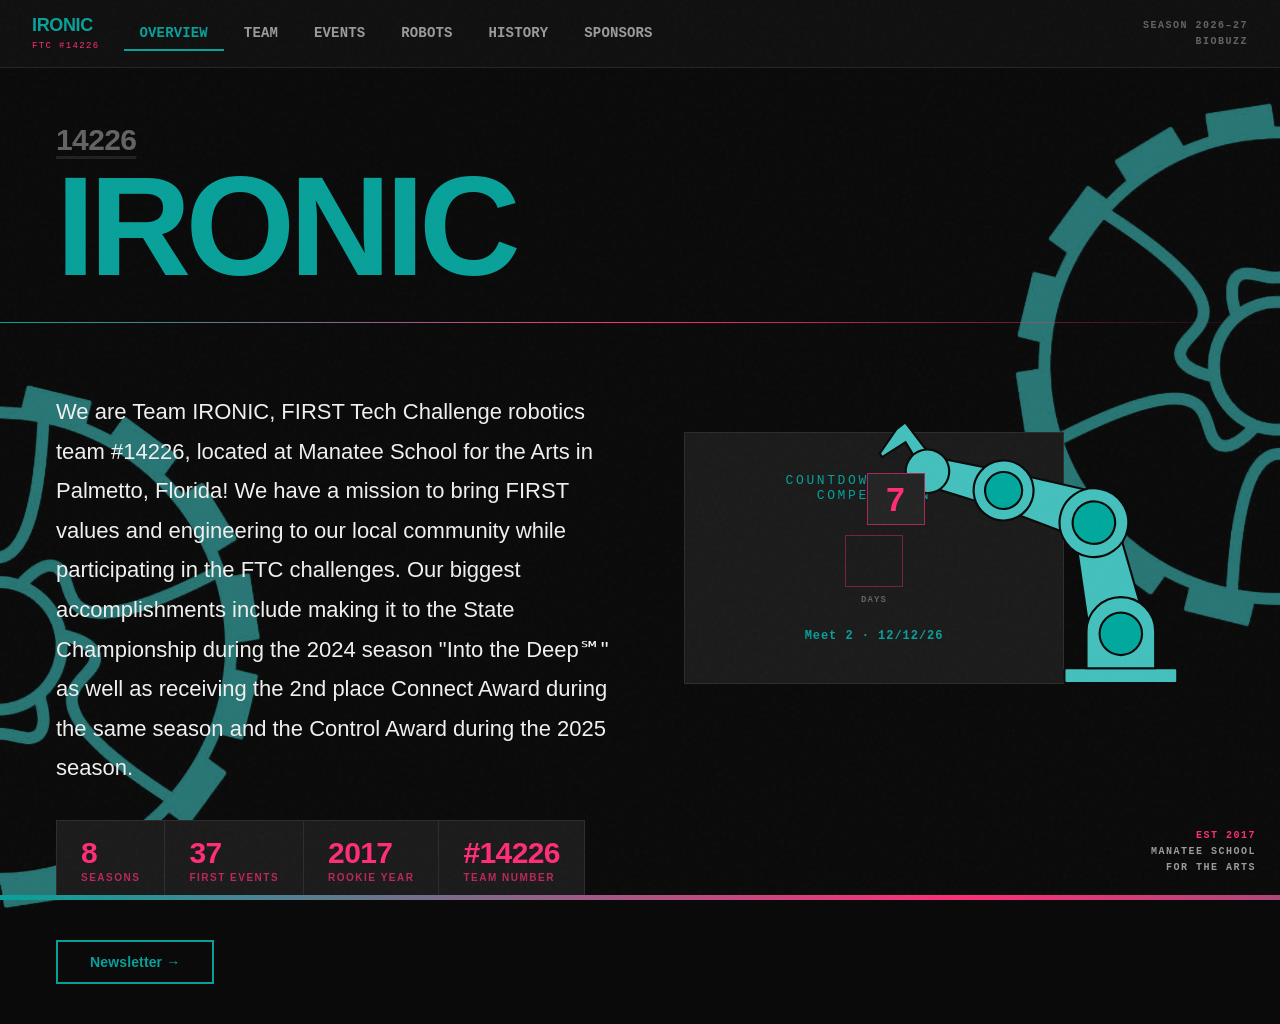
==== commit 3e9cf0b8: "Add files via upload" ====
--- a/index.html
+++ b/index.html
@@ -6,13 +6,13 @@
 <title>Team IRONIC #14226 | FTC Robotics – Manatee School for the Arts</title>
 <meta name="description" content="Team IRONIC (IRONIC Robotics) is FIRST Tech Challenge team #14226 from Manatee School for the Arts in Palmetto, Florida. Competing in the 2026–27 BIOBUZZ season.">
 <link rel="canonical" href="https://ironicrobotics.org/">
-<link rel="icon" type="image/png" href="gear.png">
+<link rel="icon" type="image/png" href="DesignElements/gear.png">
 <meta property="og:type" content="website">
 <meta property="og:site_name" content="Team IRONIC">
 <meta property="og:title" content="Team IRONIC #14226 | FTC Robotics – Manatee School for the Arts">
 <meta property="og:description" content="Team IRONIC (IRONIC Robotics) is FIRST Tech Challenge team #14226 from Manatee School for the Arts in Palmetto, Florida. Competing in the 2026–27 BIOBUZZ season.">
 <meta property="og:url" content="https://ironicrobotics.org/">
-<meta property="og:image" content="https://ironicrobotics.org/2025-2026-TeamPic.jpg">
+<meta property="og:image" content="https://ironicrobotics.org/HistoryPhotos/2025-2026-TeamPic.jpg">
 <meta name="twitter:card" content="summary_large_image">
 <link rel="preconnect" href="https://fonts.googleapis.com">
 <link rel="preconnect" href="https://fonts.gstatic.com" crossorigin>
@@ -47,8 +47,8 @@
   "description": "Team IRONIC (IRONIC Robotics) is FIRST Tech Challenge team #14226 from Manatee School for the Arts in Palmetto, Florida. Competing in the 2026–27 BIOBUZZ season.",
   "sport": "Robotics",
   "url": "https://ironicrobotics.org/",
-  "logo": "https://ironicrobotics.org/gear.png",
-  "image": "https://ironicrobotics.org/2025-2026-TeamPic.jpg",
+  "logo": "https://ironicrobotics.org/DesignElements/gear.png",
+  "image": "https://ironicrobotics.org/HistoryPhotos/2025-2026-TeamPic.jpg",
   "foundingDate": "2017",
   "memberOf": {
     "@type": "SportsOrganization",
@@ -76,6 +76,7 @@
     1. Top bar (nav), same one every page uses
     2. Hero banner, team name plus the spinning gears
     3. Overview section, the paragraph, stat numbers, button and countdown card
+       (with the robot arm living on the card's right edge)
     4. RGB strip at the very bottom
 
   Quick edits:
@@ -86,6 +87,11 @@
     COMP_SCHEDULE list at the top of script.js. It moves on to the
     next event by itself once one passes, and the Robots page
     countdown reads the same list. Both countdowns only show Days.
+  - Robot arm: lives entirely in IndexRobotArm.js (artwork + animation),
+    which drops him into the countdown card when the page loads. His
+    position/colors are in style.css section 25. How often he does a
+    move is ARM_SETTINGS near the top of IndexRobotArm.js. The original
+    "Robot Arm.ai" never goes on the site.
   - "14226" under the team name uses type-caption-heading now
     (bumped up from type-subhead) so it reads bigger.
   - The only CTA under the paragraph is "Newsletter →". It reuses
@@ -173,10 +179,10 @@
 
       <!-- decorative spinning gears, bleed off the corners -->
       <div class="hero-gear-desktop-left">
-        <img src="gear.png" alt="" class="gear-spin">
+        <img src="DesignElements/gear.png" alt="" class="gear-spin">
       </div>
       <div class="hero-gear-desktop-right">
-        <img src="gear.png" alt="" class="gear-spin-reverse">
+        <img src="DesignElements/gear.png" alt="" class="gear-spin-reverse">
       </div>
 
       <!-- cutoff line -->
@@ -235,6 +241,8 @@
         </div>
         <!-- text filled in by script.js from the COMP_SCHEDULE list -->
         <div class="countdown-event mono js-next-comp-label">&nbsp;</div>
+
+        <!-- the robot arm gets added here by IndexRobotArm.js -->
       </div>
 
     </div>
@@ -247,5 +255,7 @@
 <div class="rgb-strip"></div>
 
 <script src="script.js"></script>
+<!-- overview only: the robot arm on the countdown card -->
+<script src="IndexRobotArm.js"></script>
 </body>
 </html>
--- a/style.css
+++ b/style.css
@@ -27,6 +27,7 @@
    22. Reduced motion
    23. Responsive: tablet nav + phone layout
    24. Hidden drafts / empty sections
+   25. Overview robot arm
 */
 
 
@@ -486,9 +487,9 @@
 .team-card-img { position: relative; aspect-ratio: 3/4; overflow: hidden; border-radius: var(--radius); margin-bottom: var(--space-16); }
 .team-card-img img {
   width: 100%; height: 100%; object-fit: cover;
-  filter: saturate(0) brightness(0.6); transition: filter 0.35s;
-}
-.team-card:hover .team-card-img img { filter: saturate(0.2) brightness(0.75); }
+  filter: brightness(0.85); transition: filter 0.35s;
+}
+.team-card:hover .team-card-img img { filter: brightness(1); }
 .team-card-img::after {
   content: ""; position: absolute; bottom: 0; left: 0; right: 0;
   height: 60%; background: linear-gradient(to top, rgba(10,10,10,0.85), transparent);
@@ -1377,3 +1378,108 @@
    phones (iOS Safari especially) can't be dragged sideways. */
 .hero-banner-wrap,
 .page-header { overflow-x: clip !important; }
+
+
+/* 25. Overview robot arm
+   The arm that lives on the right side of the home page countdown
+   card. IndexRobotArm.js adds the <svg class="home-arm"> artwork into
+   #countdownCard and animates it (delivering the number, then the
+   occasional dance / stretch / nap etc.). This section only places
+   and colors it.
+
+   - The card gets position: relative so the arm, the number tile he
+     carries and the little floating "♪ / z / hi!" bits can all be
+     positioned against it, plus 160px of right margin so the arm
+     has room and doesn't run off the screen.
+   - The arm is flipped with scaleX(-1) so he faces left, toward the
+     number. right: -150px puts his base right against the card edge.
+   - Colors are the original Robot Arm.ai teals. Swap --arm-light /
+     --arm-core for var(--teal) / var(--teal-dim) to match the site
+     tokens instead.
+   - Phones never see him: section 23 already hides the whole
+     .home-countdown under 760px. */
+.home-countdown {
+  position: relative;
+  margin-right: 160px;
+}
+
+.home-arm {
+  --arm-light: #44C0BD;
+  --arm-core: #00A89D;
+  --arm-line: var(--bg);
+  position: absolute;
+  right: -150px;
+  bottom: -6px;
+  width: 230px;
+  height: 273px;
+  overflow: visible;
+  transform: scaleX(-1);
+  pointer-events: none;
+  z-index: 4;
+  transition: translate 0.08s;
+}
+.home-arm .af { fill: var(--arm-light); }
+.home-arm .ad { fill: var(--arm-core); }
+.home-arm .al { stroke: var(--arm-line); stroke-width: 4; }
+.home-arm path:not(.af):not(.ad) { fill: none; }
+
+/* the number tile he carries in (same look as .countdown-num) */
+.arm-tile {
+  position: absolute;
+  z-index: 5;
+  transform: translate(-50%, 0);
+  opacity: 0;
+  pointer-events: none;
+  font-family: "Inter", sans-serif;
+  font-size: 34px;
+  font-weight: 900;
+  line-height: 1;
+  color: var(--pink);
+  background: var(--surface2);
+  border: 1px solid rgba(255,45,120,0.6);
+  border-radius: var(--radius);
+  padding: var(--space-8);
+  min-width: 58px;
+  text-align: center;
+  font-variant-numeric: tabular-nums;
+}
+
+/* number box states: empty until he drops the tile in, a little
+   thunk when it lands, and a wobble when he boops it */
+.countdown-num.arm-waiting { color: transparent; }
+.countdown-num.arm-placed { animation: arm-thunk 0.35s ease; }
+.countdown-num.arm-boop { animation: arm-boop 0.5s ease; }
+@keyframes arm-thunk { 40% { transform: translateY(5px); } }
+@keyframes arm-boop {
+  20% { transform: translateY(4px) scale(0.94); }
+  50% { transform: translateY(-3px) rotate(-3deg); }
+  75% { transform: rotate(2deg); }
+}
+
+/* floating bits: music notes, z's, "hi!", "?", "!" */
+.arm-fx {
+  position: absolute;
+  z-index: 6;
+  pointer-events: none;
+  white-space: nowrap;
+  font-family: "Space Mono", monospace;
+  font-weight: 700;
+  font-size: 18px;
+  transform: translate(-50%, 0);
+  animation: arm-float 1.6s ease-out forwards;
+}
+.arm-fx.note  { color: var(--pink); font-size: 22px; }
+.arm-fx.alert { color: var(--teal); font-size: 24px; }
+.arm-fx.z     { color: var(--text-dim); font-size: 20px; }
+.arm-fx.talk  {
+  color: var(--text);
+  font-size: 13px;
+  background: var(--surface2);
+  border: 1px solid var(--border);
+  padding: var(--space-4) var(--space-8);
+}
+@keyframes arm-float {
+  0%   { opacity: 0; transform: translate(-50%, 0) scale(0.6); }
+  15%  { opacity: 1; }
+  100% { opacity: 0; transform: translate(calc(-50% + var(--dx)), -64px) scale(1.1) rotate(var(--rot)); }
+}
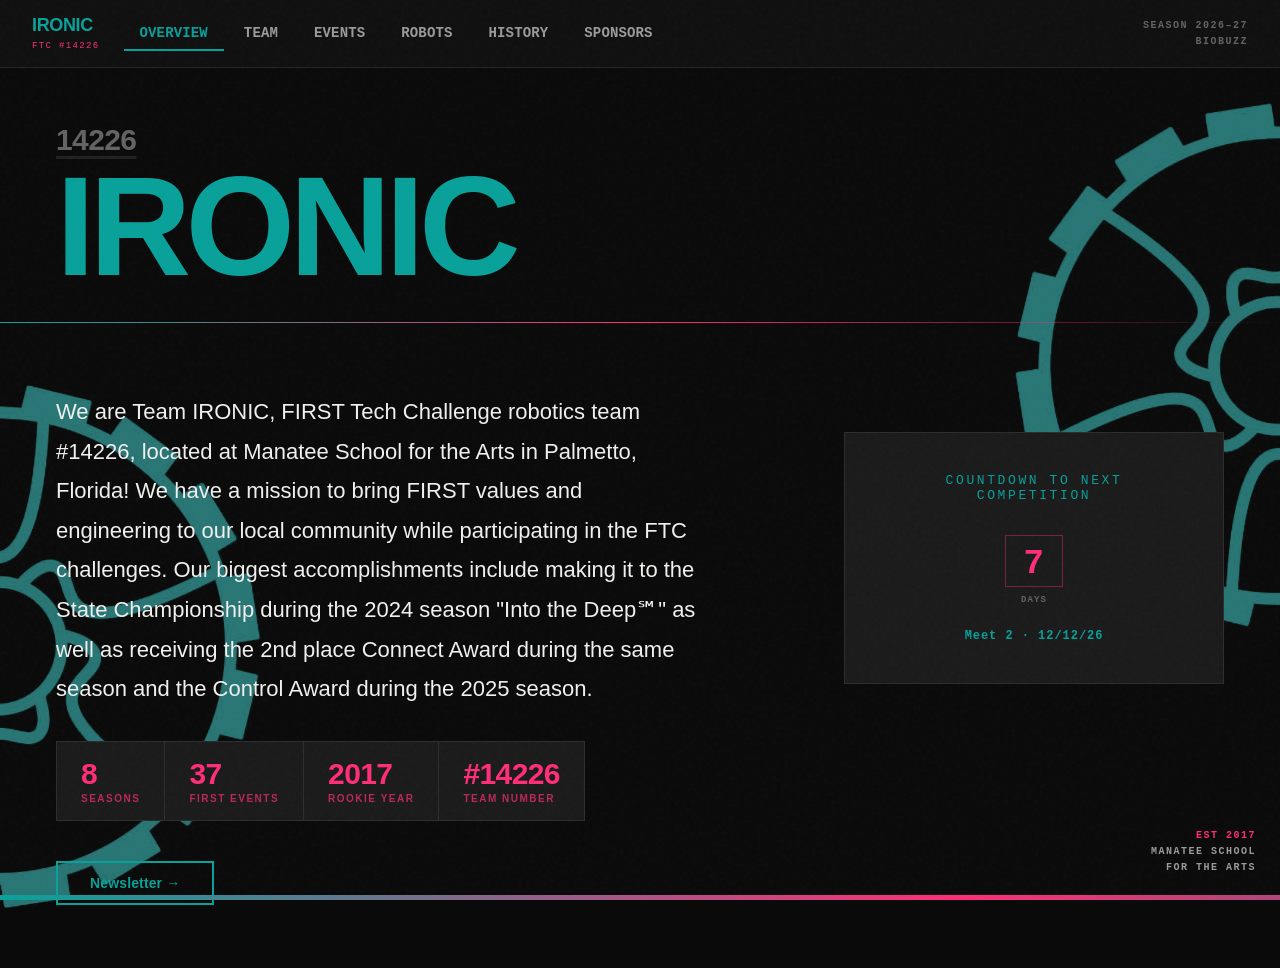
==== commit c4370da8: "Add files via upload" ====
--- a/index.html
+++ b/index.html
@@ -76,7 +76,6 @@
     1. Top bar (nav), same one every page uses
     2. Hero banner, team name plus the spinning gears
     3. Overview section, the paragraph, stat numbers, button and countdown card
-       (with the robot arm living on the card's right edge)
     4. RGB strip at the very bottom
 
   Quick edits:
@@ -87,11 +86,6 @@
     COMP_SCHEDULE list at the top of script.js. It moves on to the
     next event by itself once one passes, and the Robots page
     countdown reads the same list. Both countdowns only show Days.
-  - Robot arm: lives entirely in IndexRobotArm.js (artwork + animation),
-    which drops him into the countdown card when the page loads. His
-    position/colors are in style.css section 25. How often he does a
-    move is ARM_SETTINGS near the top of IndexRobotArm.js. The original
-    "Robot Arm.ai" never goes on the site.
   - "14226" under the team name uses type-caption-heading now
     (bumped up from type-subhead) so it reads bigger.
   - The only CTA under the paragraph is "Newsletter →". It reuses
@@ -241,8 +235,6 @@
         </div>
         <!-- text filled in by script.js from the COMP_SCHEDULE list -->
         <div class="countdown-event mono js-next-comp-label">&nbsp;</div>
-
-        <!-- the robot arm gets added here by IndexRobotArm.js -->
       </div>
 
     </div>
@@ -255,7 +247,5 @@
 <div class="rgb-strip"></div>
 
 <script src="script.js"></script>
-<!-- overview only: the robot arm on the countdown card -->
-<script src="IndexRobotArm.js"></script>
 </body>
 </html>
--- a/style.css
+++ b/style.css
@@ -27,7 +27,7 @@
    22. Reduced motion
    23. Responsive: tablet nav + phone layout
    24. Hidden drafts / empty sections
-   25. Overview robot arm
+   25. Robots page robot arm
 */
 
 
@@ -1380,50 +1380,51 @@
 .page-header { overflow-x: clip !important; }
 
 
-/* 25. Overview robot arm
-   The arm that lives on the right side of the home page countdown
-   card. IndexRobotArm.js adds the <svg class="home-arm"> artwork into
-   #countdownCard and animates it (delivering the number, then the
-   occasional dance / stretch / nap etc.). This section only places
-   and colors it.
-
-   - The card gets position: relative so the arm, the number tile he
-     carries and the little floating "♪ / z / hi!" bits can all be
-     positioned against it, plus 160px of right margin so the arm
-     has room and doesn't run off the screen.
-   - The arm is flipped with scaleX(-1) so he faces left, toward the
-     number. right: -150px puts his base right against the card edge.
+/* 25. Robots page robot arm
+   The arm that stands to the left of the countdown card in the
+   Robots page hero. RobotsRobotArm.js adds the <svg class="robots-arm">
+   artwork into .robots-hero and animates it (delivering the number,
+   following the cursor, and the occasional dance / stretch / nap
+   etc.). This section only places and colors it.
+
+   - .robots-hero gets position: relative so the arm, the number tile
+     he carries and the little floating "♪ / z / hi!" bits can all be
+     positioned against it.
+   - left: calc(50% - 470px) parks his base just left of the 460px
+     card, which is centered in the hero. bottom: 24px stands him on
+     the same line as the bottom of the card area.
    - Colors are the original Robot Arm.ai teals. Swap --arm-light /
      --arm-core for var(--teal) / var(--teal-dim) to match the site
      tokens instead.
-   - Phones never see him: section 23 already hides the whole
-     .home-countdown under 760px. */
-.home-countdown {
-  position: relative;
-  margin-right: 160px;
-}
-
-.home-arm {
+   - Under 1100px there isn't room beside the card, so he's hidden
+     and the number just shows normally (the script checks this). */
+.robots-hero { position: relative; }
+
+.robots-arm {
   --arm-light: #44C0BD;
   --arm-core: #00A89D;
   --arm-line: var(--bg);
   position: absolute;
-  right: -150px;
-  bottom: -6px;
-  width: 230px;
-  height: 273px;
+  left: calc(50% - 470px);
+  bottom: var(--space-24);
+  width: 330px;
+  height: 391px;
   overflow: visible;
-  transform: scaleX(-1);
   pointer-events: none;
   z-index: 4;
   transition: translate 0.08s;
 }
-.home-arm .af { fill: var(--arm-light); }
-.home-arm .ad { fill: var(--arm-core); }
-.home-arm .al { stroke: var(--arm-line); stroke-width: 4; }
-.home-arm path:not(.af):not(.ad) { fill: none; }
-
-/* the number tile he carries in (same look as .countdown-num) */
+.robots-arm .af { fill: var(--arm-light); }
+.robots-arm .ad { fill: var(--arm-core); }
+.robots-arm .al { stroke: var(--arm-line); stroke-width: 4; }
+.robots-arm path:not(.af):not(.ad) { fill: none; }
+
+@media (max-width: 1100px) {
+  .robots-arm { display: none; }
+}
+
+/* the number tile he carries in (same look as the big Robots
+   page .countdown-num) */
 .arm-tile {
   position: absolute;
   z-index: 5;
@@ -1431,15 +1432,15 @@
   opacity: 0;
   pointer-events: none;
   font-family: "Inter", sans-serif;
-  font-size: 34px;
+  font-size: 64px;
   font-weight: 900;
   line-height: 1;
   color: var(--pink);
   background: var(--surface2);
   border: 1px solid rgba(255,45,120,0.6);
   border-radius: var(--radius);
-  padding: var(--space-8);
-  min-width: 58px;
+  padding: var(--space-16);
+  min-width: 140px;
   text-align: center;
   font-variant-numeric: tabular-nums;
 }
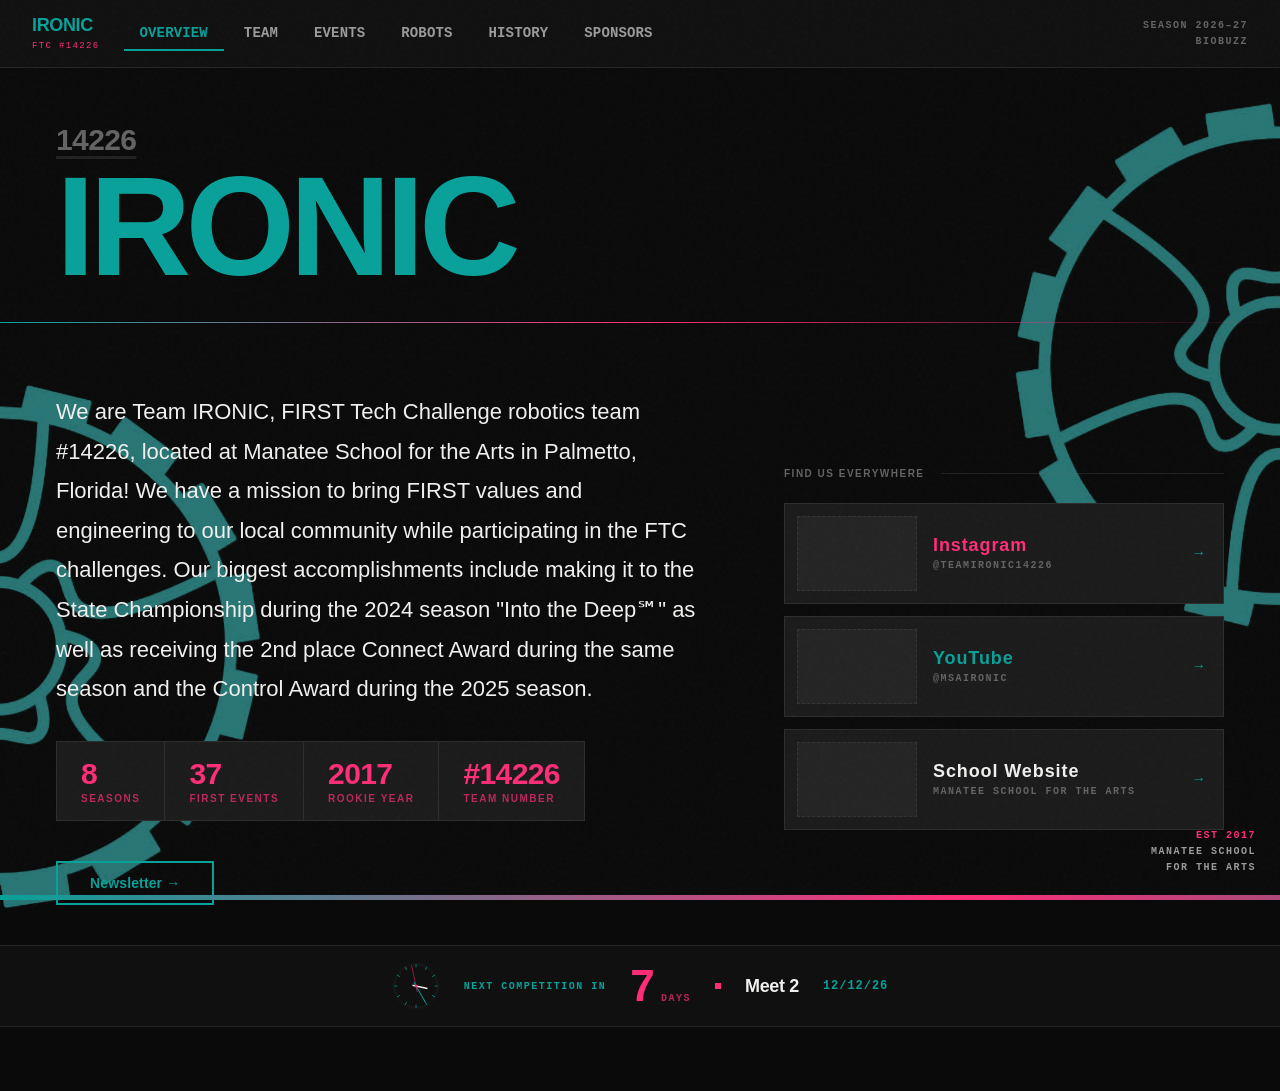
==== commit ba0db3d4: "Add files via upload" ====
--- a/index.html
+++ b/index.html
@@ -65,7 +65,10 @@
     "addressRegion": "FL",
     "addressCountry": "US"
   },
-  "sameAs": []
+  "sameAs": [
+    "https://www.instagram.com/teamironic14226/",
+    "https://www.youtube.com/@MSAIronic"
+  ]
 }
 </script>
 </head>
@@ -75,8 +78,9 @@
   What's on this page, top to bottom:
     1. Top bar (nav), same one every page uses
     2. Hero banner, team name plus the spinning gears
-    3. Overview section, the paragraph, stat numbers, button and countdown card
-    4. RGB strip at the very bottom
+    3. Overview section, the paragraph, stat numbers, button and social links
+    4. Countdown strip, full width under the overview
+    5. RGB strip at the very bottom
 
   Quick edits:
   - Bio paragraph, edit the <p class="lead"> text below.
@@ -86,6 +90,14 @@
     COMP_SCHEDULE list at the top of script.js. It moves on to the
     next event by itself once one passes, and the Robots page
     countdown reads the same list. Both countdowns only show Days.
+  - The home countdown is a slim full-width strip under the overview:
+    a small live clock, "Next Competition In", the day count and the
+    event. Clock hands = script.js section 1b; look = style.css
+    section 10b. The Robots page countdown still uses the old boxed
+    card and is unchanged.
+  - The right side of the overview is "Find us everywhere": Instagram,
+    YouTube and the school site (style.css section 10c). Edit each
+    row's href to change the link; thumbnails go in SocialPhotos/.
   - "14226" under the team name uses type-caption-heading now
     (bumped up from type-subhead) so it reads bigger.
   - The only CTA under the paragraph is "Newsletter →". It reuses
@@ -112,9 +124,9 @@
     link is shared. Every page has its own set.
   - The two <script type="application/ld+json"> blocks tell Google
     the site's name ("Team IRONIC") plus the other names people
-    search for (alternateName) and the team's details. Add the
-    team's Instagram / YouTube links to the "sameAs" list once
-    you want them included.
+    search for (alternateName) and the team's details. The
+    "sameAs" list holds the team's Instagram and YouTube so Google
+    links them to the team.
   - The hidden <h1> right inside the hero banner is the page's
     main heading for Google and screen readers. It's visually
     hidden (the big IRONIC title stays a div so its styling doesn't
@@ -185,7 +197,7 @@
 
   </div>
 
-  <!-- OVERVIEW: lead paragraph + stats + Newsletter (left) / countdown card (right).
+  <!-- OVERVIEW: lead paragraph + stats + Newsletter (left) / social links (right).
        Layout lives in style.css section 7 (desktop) and 23 (phone). -->
   <div class="home-overview">
     <div class="home-overview-row">
@@ -222,21 +234,75 @@
         </div>
       </div>
 
-      <!-- right: countdown card (hidden on phones) -->
-      <div class="countdown-card home-countdown" id="countdownCard">
-        <div class="countdown-label mono">
-          Countdown to Next Competition
+      <!-- right: "Find us everywhere" links (style.css section 10c).
+           Each row = one link. To change where a row goes, edit its href.
+           Thumbnails come from the SocialPhotos folder, named so a new
+           upload needs no recoding:
+             SocialPhotos/InstagramLatest.jpg
+             SocialPhotos/YouTubeLatest.jpg
+             SocialPhotos/SchoolLatest.jpg
+           Until a file is uploaded the row shows a dashed placeholder box
+           (the onerror bit hides the broken image). -->
+      <div class="home-social">
+        <div class="events-section-title type-caption">Find us everywhere</div>
+        <div class="social-list">
+
+          <a class="social-row" href="https://www.instagram.com/teamironic14226/" target="_blank" rel="noopener">
+            <span class="social-thumb"><img src="SocialPhotos/InstagramLatest.jpg" alt="" onerror="this.remove()"></span>
+            <span class="social-body">
+              <span class="social-name type-subhead ig">Instagram</span>
+              <span class="social-sub type-caption mono">@teamironic14226</span>
+            </span>
+            <span class="social-arrow type-button mono">→</span>
+          </a>
+
+          <a class="social-row" href="https://www.youtube.com/@MSAIronic" target="_blank" rel="noopener">
+            <span class="social-thumb"><img src="SocialPhotos/YouTubeLatest.jpg" alt="" onerror="this.remove()"></span>
+            <span class="social-body">
+              <span class="social-name type-subhead yt">YouTube</span>
+              <span class="social-sub type-caption mono">@MSAIronic</span>
+            </span>
+            <span class="social-arrow type-button mono">→</span>
+          </a>
+
+          <a class="social-row" href="https://msfta.org/" target="_blank" rel="noopener">
+            <span class="social-thumb"><img src="SocialPhotos/SchoolLatest.jpg" alt="" onerror="this.remove()"></span>
+            <span class="social-body">
+              <span class="social-name type-subhead">School Website</span>
+              <span class="social-sub type-caption mono">Manatee School for the Arts</span>
+            </span>
+            <span class="social-arrow type-button mono">→</span>
+          </a>
+
         </div>
-        <div class="countdown-digits">
-          <div class="countdown-unit">
-            <div class="countdown-num" id="cd-days">--</div>
-            <div class="countdown-sublabel mono">Days</div>
-          </div>
-        </div>
-        <!-- text filled in by script.js from the COMP_SCHEDULE list -->
-        <div class="countdown-event mono js-next-comp-label">&nbsp;</div>
-      </div>
-
+      </div>
+
+    </div>
+  </div>
+
+  <!-- COUNTDOWN STRIP: slim full-width band under the overview (style.css
+       section 10b). Tiny live clock on the left, then days to go and the
+       next event. Days + event come from COMP_SCHEDULE in script.js
+       section 1; the clock hands from section 1b. Hidden on phones. -->
+  <div class="countdown-strip" id="countdownCard">
+    <div class="countdown-strip-row">
+      <svg class="home-clock" viewBox="0 0 200 200" role="img" aria-label="Current time">
+        <circle class="clock-ring" cx="100" cy="100" r="96"></circle>
+        <g id="clock-ticks"></g>
+        <line class="clock-hand hour" id="clock-hour" x1="100" y1="112" x2="100" y2="54"></line>
+        <line class="clock-hand min"  id="clock-min"  x1="100" y1="116" x2="100" y2="24"></line>
+        <line class="clock-hand sec"  id="clock-sec"  x1="100" y1="124" x2="100" y2="16"></line>
+        <rect class="clock-pin" x="95" y="95" width="10" height="10"></rect>
+      </svg>
+      <span class="strip-label type-caption mono">Next Competition In</span>
+      <span class="strip-days">
+        <span class="strip-num" id="cd-days">--</span>
+        <span class="strip-unit type-caption mono">Days</span>
+      </span>
+      <span class="strip-dot" aria-hidden="true"></span>
+      <!-- name + date filled in by script.js from the COMP_SCHEDULE list -->
+      <span class="strip-name js-next-comp-name">&nbsp;</span>
+      <span class="strip-date mono js-next-comp-date">&nbsp;</span>
     </div>
   </div>
 </div>
--- a/style.css
+++ b/style.css
@@ -13,6 +13,8 @@
    8.  Index - decoration
    9.  Gear spinning animation
    10. Event countdown card
+   10b. Index - countdown strip
+   10c. Index - social links
    11. Events overall page
    12. Team overall page
    13. Scroll bar
@@ -210,7 +212,7 @@
 
 /* 7. Index - General overview
    The block under the hero: paragraph + stats + Newsletter button on
-   the left, countdown card on the right. These used to be inline
+   the left, social links on the right. These used to be inline
    styles in index.html; they live here now so the phone layout
    (section 23) can override them. The side padding centers a
    1240px content area on wide screens (= the old 340px gutters at
@@ -236,10 +238,11 @@
   gap: var(--space-16);
   margin-top: var(--space-24);
 }
-.home-countdown {
-  flex: 0 0 380px;
-  align-self: flex-start;
-  margin-top: var(--space-40);
+/* the right-hand column ("Find us everywhere") — its look is section 10c */
+.home-social {
+  flex: 0 0 440px;
+  min-width: 0;
+  align-self: center; /* centered top-to-bottom against the paragraph column */
 }
 
 
@@ -341,7 +344,9 @@
 .gear-spin-reverse { animation: spin-ccw 20s linear infinite; display: block; width: 100%; }
 
 
-/* 10. Event countdown card */
+/* 10. Event countdown card
+   Only the Robots page uses the boxed card now (see section 20).
+   The home page uses the slim strip in 10b instead. */
 .countdown-card {
   background: var(--surface);
   border: 1px solid var(--border);
@@ -402,6 +407,108 @@
   text-align: center;
   margin-top: var(--space-24);
 }
+
+
+/* 10b. Index - countdown strip
+   Home page only. A slim full-width band right under the overview:
+   tiny live clock, "Next Competition In", the day count, a pink
+   square, then the event name (white) and date (teal) — all
+   centered on one line.
+   script.js section 1b draws the clock ticks and turns the hands
+   (real local time); section 1 fills in the day count and label.
+   Hidden on phones (section 23), per the mobile plan. */
+.countdown-strip {
+  background: var(--bg2);
+  border-top: 1px solid var(--border);
+  border-bottom: 1px solid var(--border);
+  padding: var(--space-16) var(--space-56);
+  margin-bottom: var(--space-64);
+}
+.countdown-strip-row {
+  display: flex;
+  align-items: center;
+  justify-content: center;
+  flex-wrap: wrap;
+  gap: var(--space-24);
+}
+
+.home-clock { display: block; width: 48px; height: 48px; overflow: visible; }
+.clock-ring { fill: none; stroke: var(--border); stroke-width: 1; }
+.clock-tick { stroke: var(--text-muted); stroke-width: 1; }
+.clock-tick.major { stroke: var(--teal); stroke-width: 3; }
+.clock-hand { stroke-linecap: square; }
+.clock-hand.hour { stroke: var(--text); stroke-width: 6; }
+.clock-hand.min  { stroke: var(--teal); stroke-width: 4; }
+.clock-hand.sec  { stroke: var(--pink); stroke-width: 2; }
+.clock-pin { fill: var(--pink); }
+
+.strip-label { color: var(--teal); }
+.strip-days { display: flex; align-items: baseline; gap: var(--space-8); }
+.strip-num {
+  font-family: "Inter", sans-serif;
+  font-size: 44px;
+  font-weight: 900;
+  letter-spacing: -0.04em;
+  line-height: 0.9;
+  color: var(--pink);
+  font-variant-numeric: tabular-nums;
+}
+.strip-unit { color: var(--pink); opacity: 0.7; }
+.strip-dot { width: 6px; height: 6px; background: var(--pink); }
+.strip-name {
+  font-family: "Inter", sans-serif;
+  font-size: 18px;
+  font-weight: 900;
+  letter-spacing: -0.02em;
+  color: var(--text);
+}
+.strip-date {
+  font-size: 12px;
+  font-weight: 700;
+  color: var(--teal);
+  letter-spacing: 0.08em;
+}
+
+
+/* 10c. Index - "Find us everywhere" social links
+   Right side of the overview. One row per link (YouTube, Instagram,
+   school site): thumbnail, name, small subline, arrow. Each whole
+   row is the link. Thumbnails come from SocialPhotos/ — until one is
+   uploaded, the empty .social-thumb shows as the site's usual dashed
+   placeholder box. Name colors: Instagram pink, YouTube teal, school
+   plain text. */
+.social-list { display: flex; flex-direction: column; gap: var(--space-12); }
+.social-row {
+  display: grid;
+  grid-template-columns: 120px 1fr auto;
+  align-items: center;
+  gap: var(--space-16);
+  padding: var(--space-12);
+  background: var(--surface);
+  border: 1px solid var(--border);
+  border-radius: var(--radius);
+  color: var(--text);
+  text-decoration: none;
+  transition: border-color 0.2s, background 0.2s;
+}
+.social-row:hover { border-color: var(--teal-border); background: var(--surface2); }
+.social-thumb {
+  display: block;
+  aspect-ratio: 16 / 10;
+  background: var(--surface2);
+  border: 1px dashed var(--border);
+  border-radius: var(--radius);
+  overflow: hidden;
+}
+.social-thumb img { display: block; width: 100%; height: 100%; object-fit: cover; }
+.social-thumb:has(img) { border-style: solid; }
+.social-body { display: flex; flex-direction: column; gap: var(--space-4); min-width: 0; }
+.social-name { font-weight: 900; letter-spacing: -0.02em; color: var(--text); }
+.social-name.ig { color: var(--pink); }
+.social-name.yt { color: var(--teal); }
+.social-sub { color: var(--text-muted); }
+.social-arrow { color: var(--teal); padding-right: var(--space-8); transition: transform 0.2s; }
+.social-row:hover .social-arrow { transform: translateX(4px); }
 
 
 /* 11. Events overall page */
@@ -1321,7 +1428,9 @@
     padding: var(--space-32) var(--space-24) var(--space-48);
   }
   .home-copy { flex: 0 0 auto; }
-  .home-countdown { display: none; }
+  .countdown-strip { display: none; }
+  .home-social { flex: 0 0 auto; }
+  .social-row { grid-template-columns: 88px 1fr auto; }
   .hero-stats { display: grid; grid-template-columns: 1fr 1fr; width: 100%; }
   .hero-stat-div { display: none; }
   .hero-stat:nth-child(1), .hero-stat:nth-child(5) { border-right: 1px solid var(--border); }
